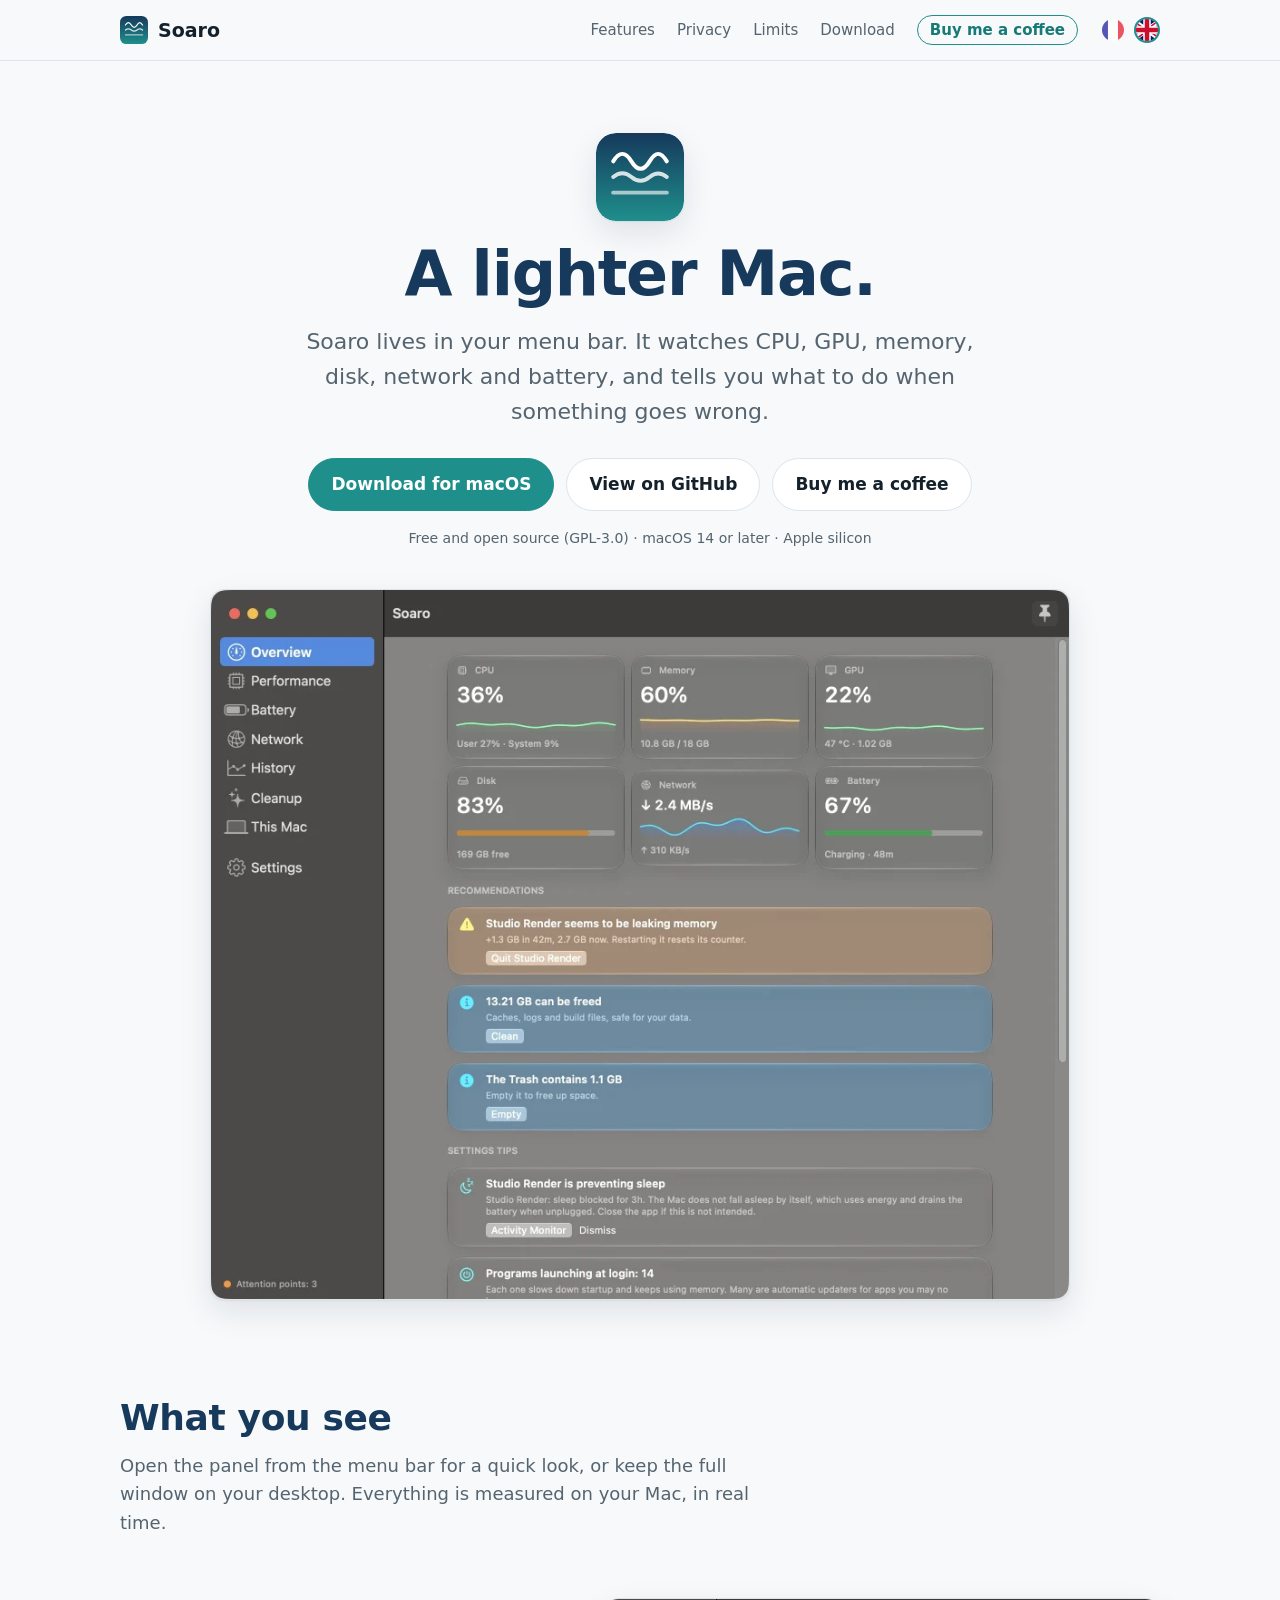
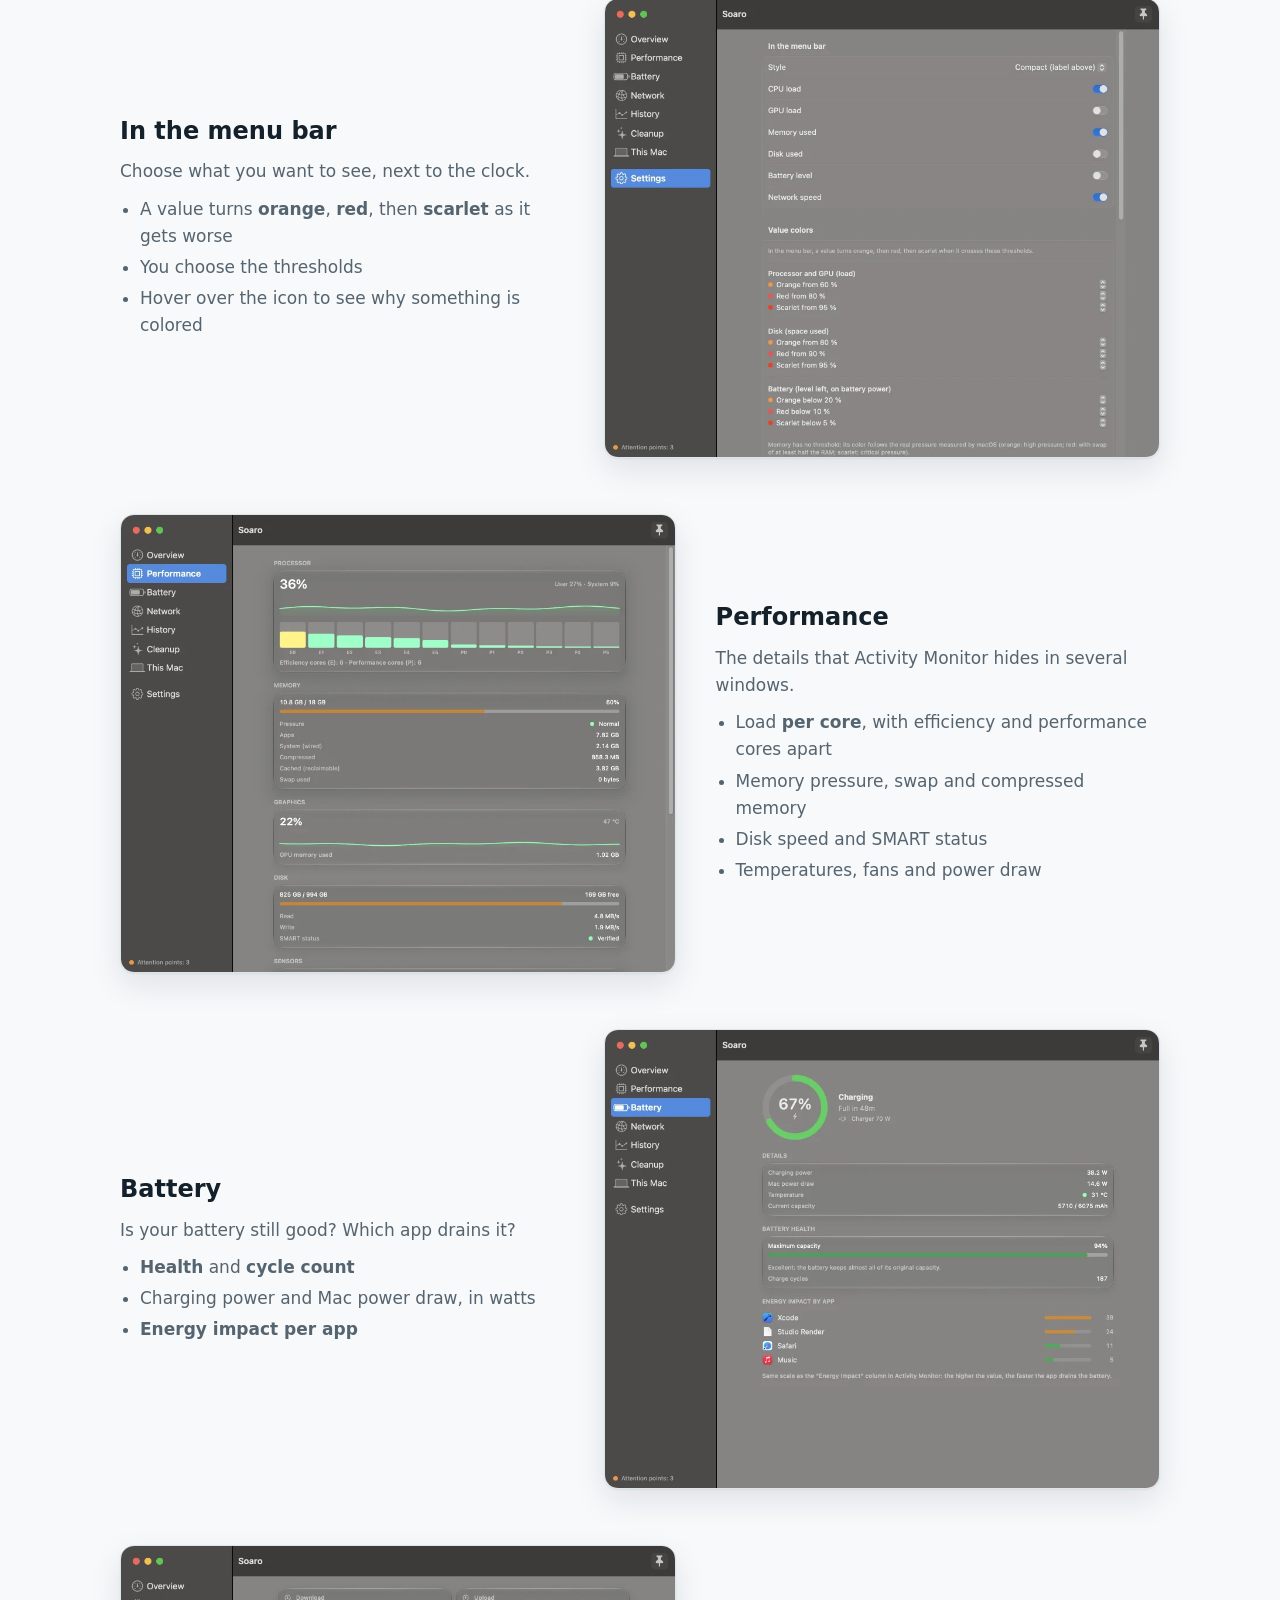
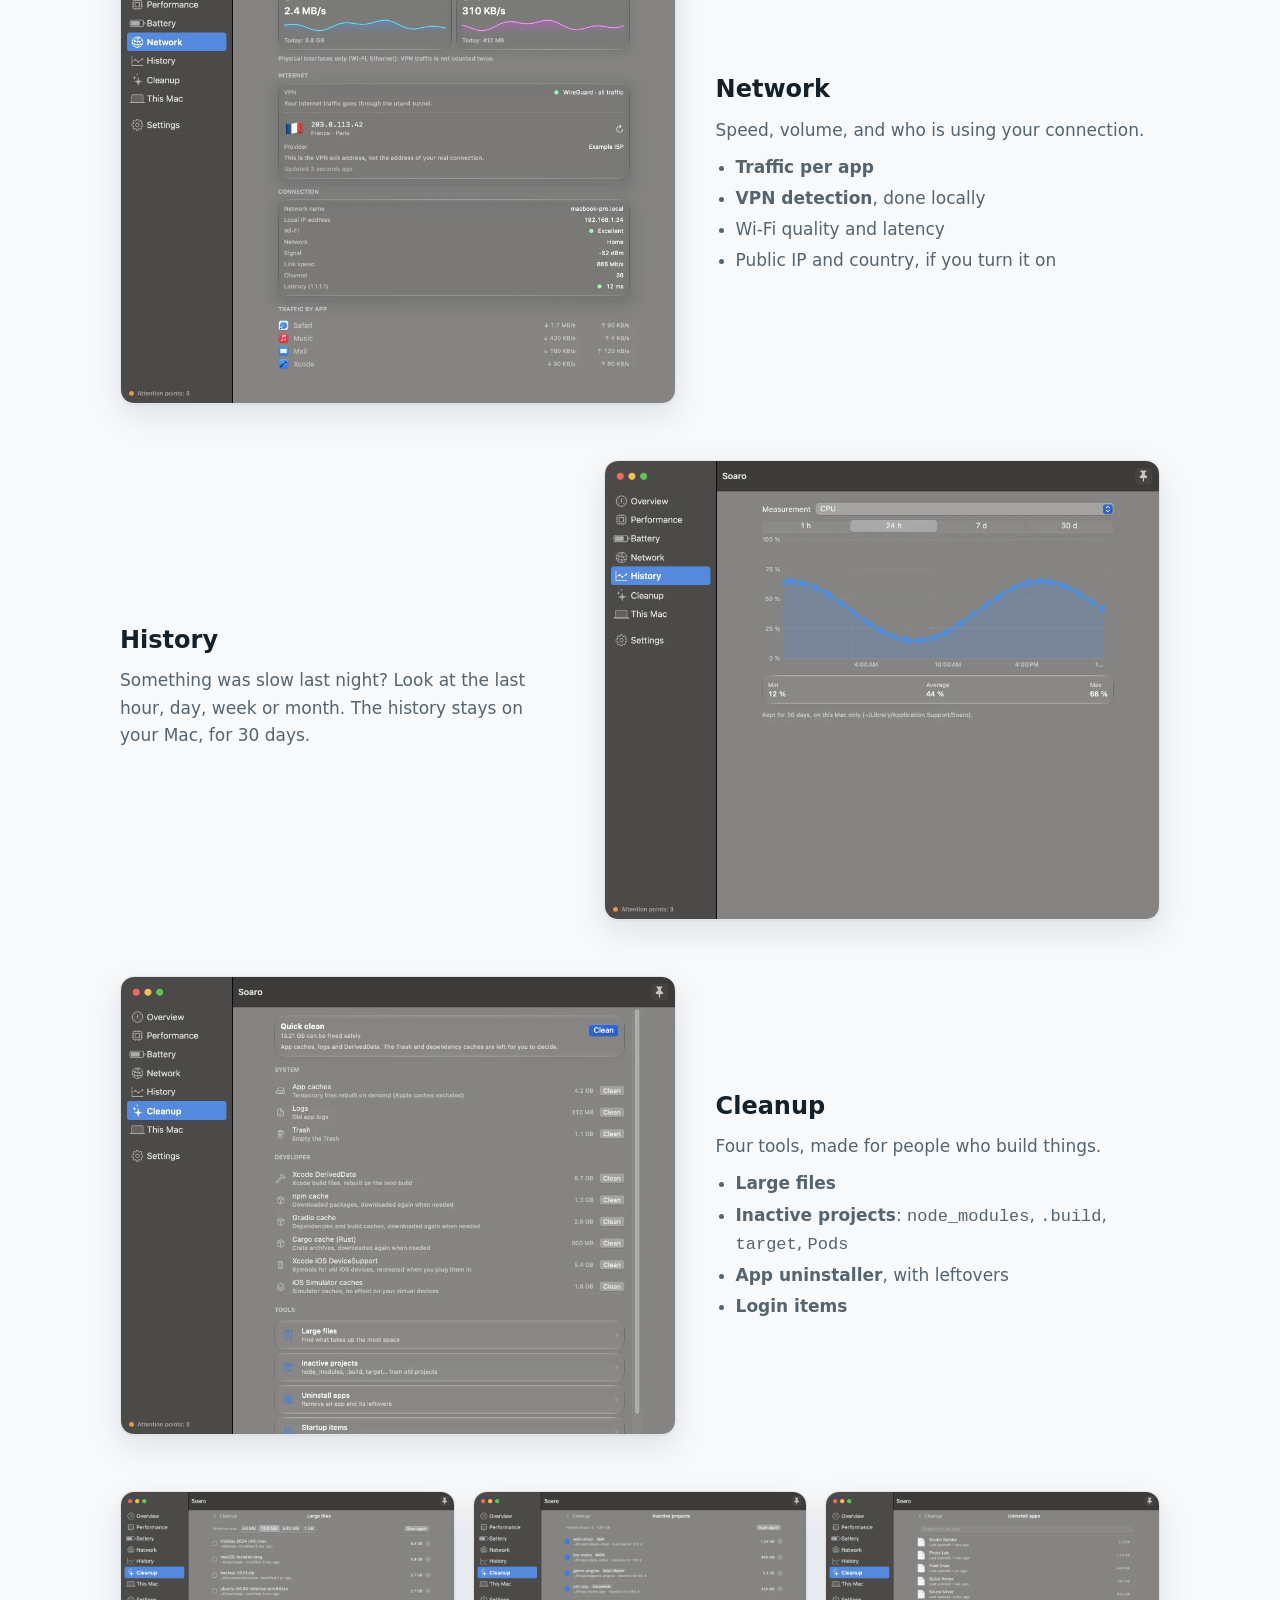
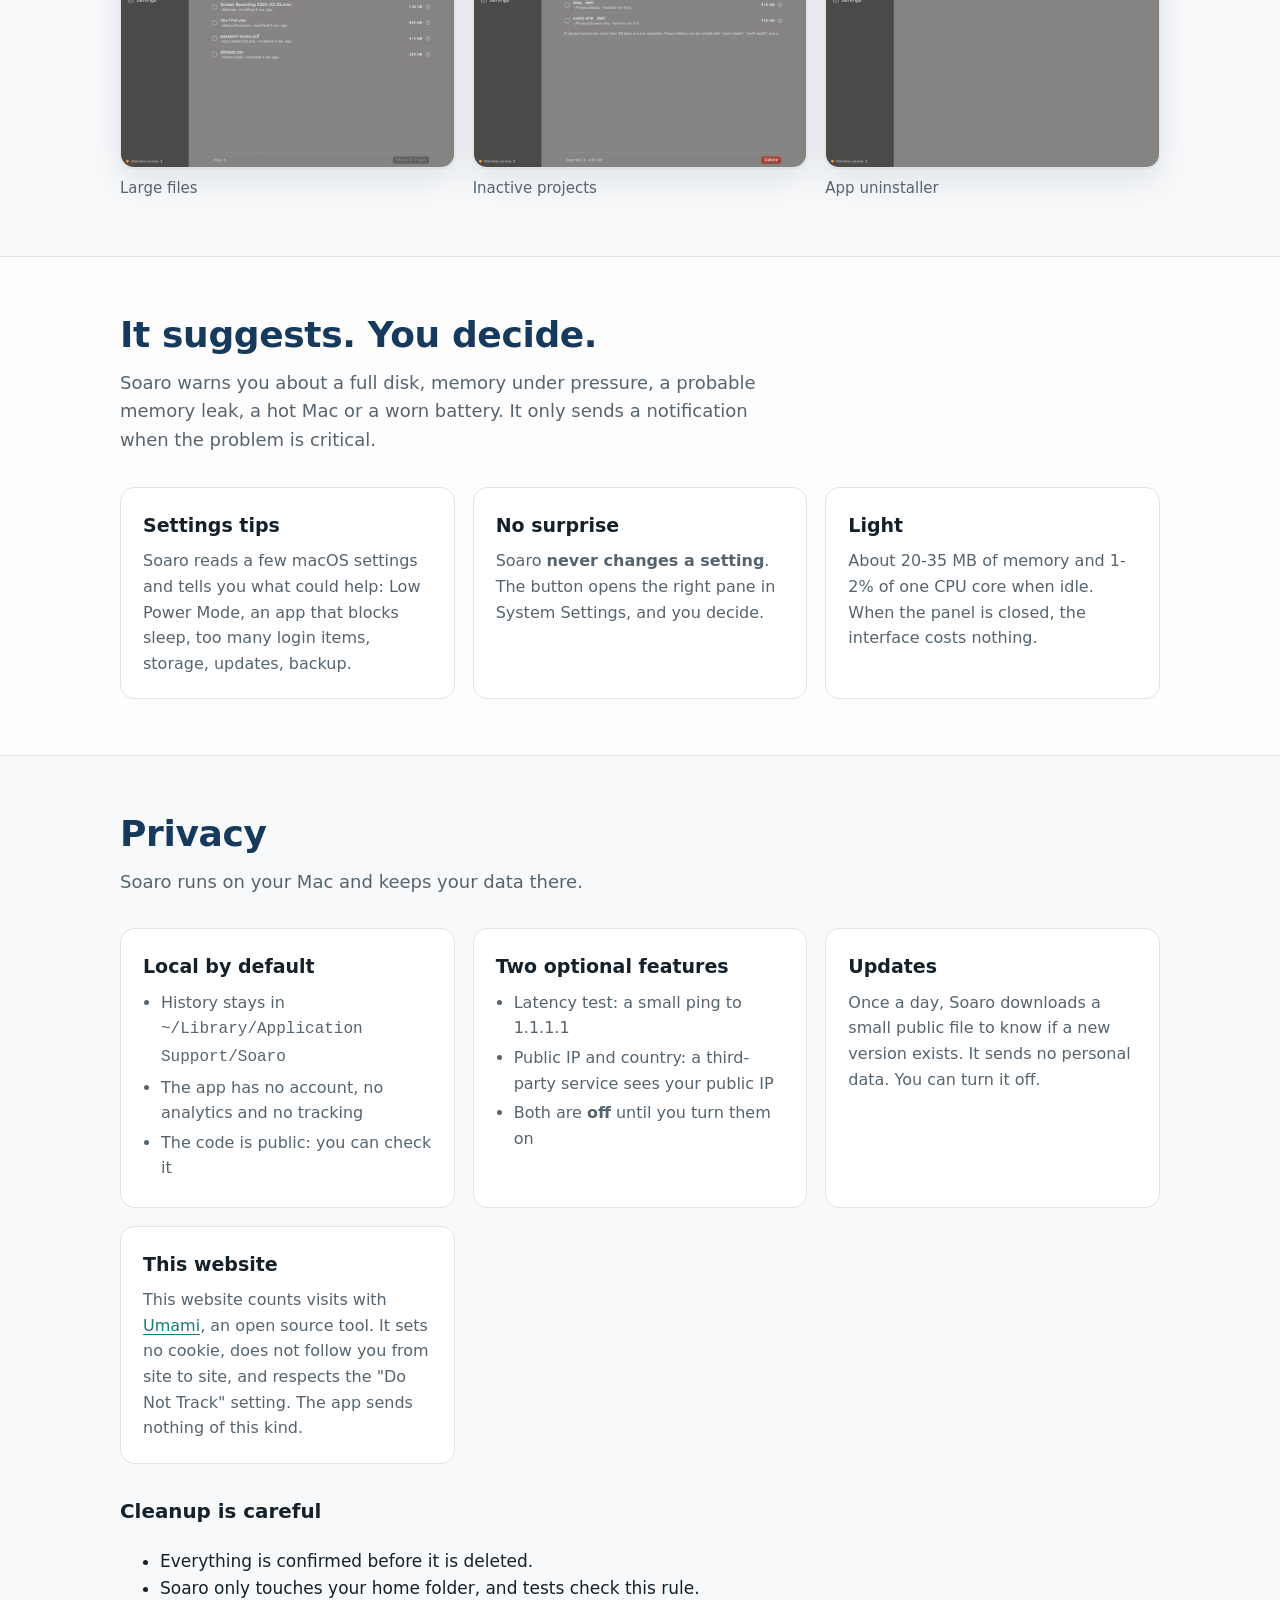
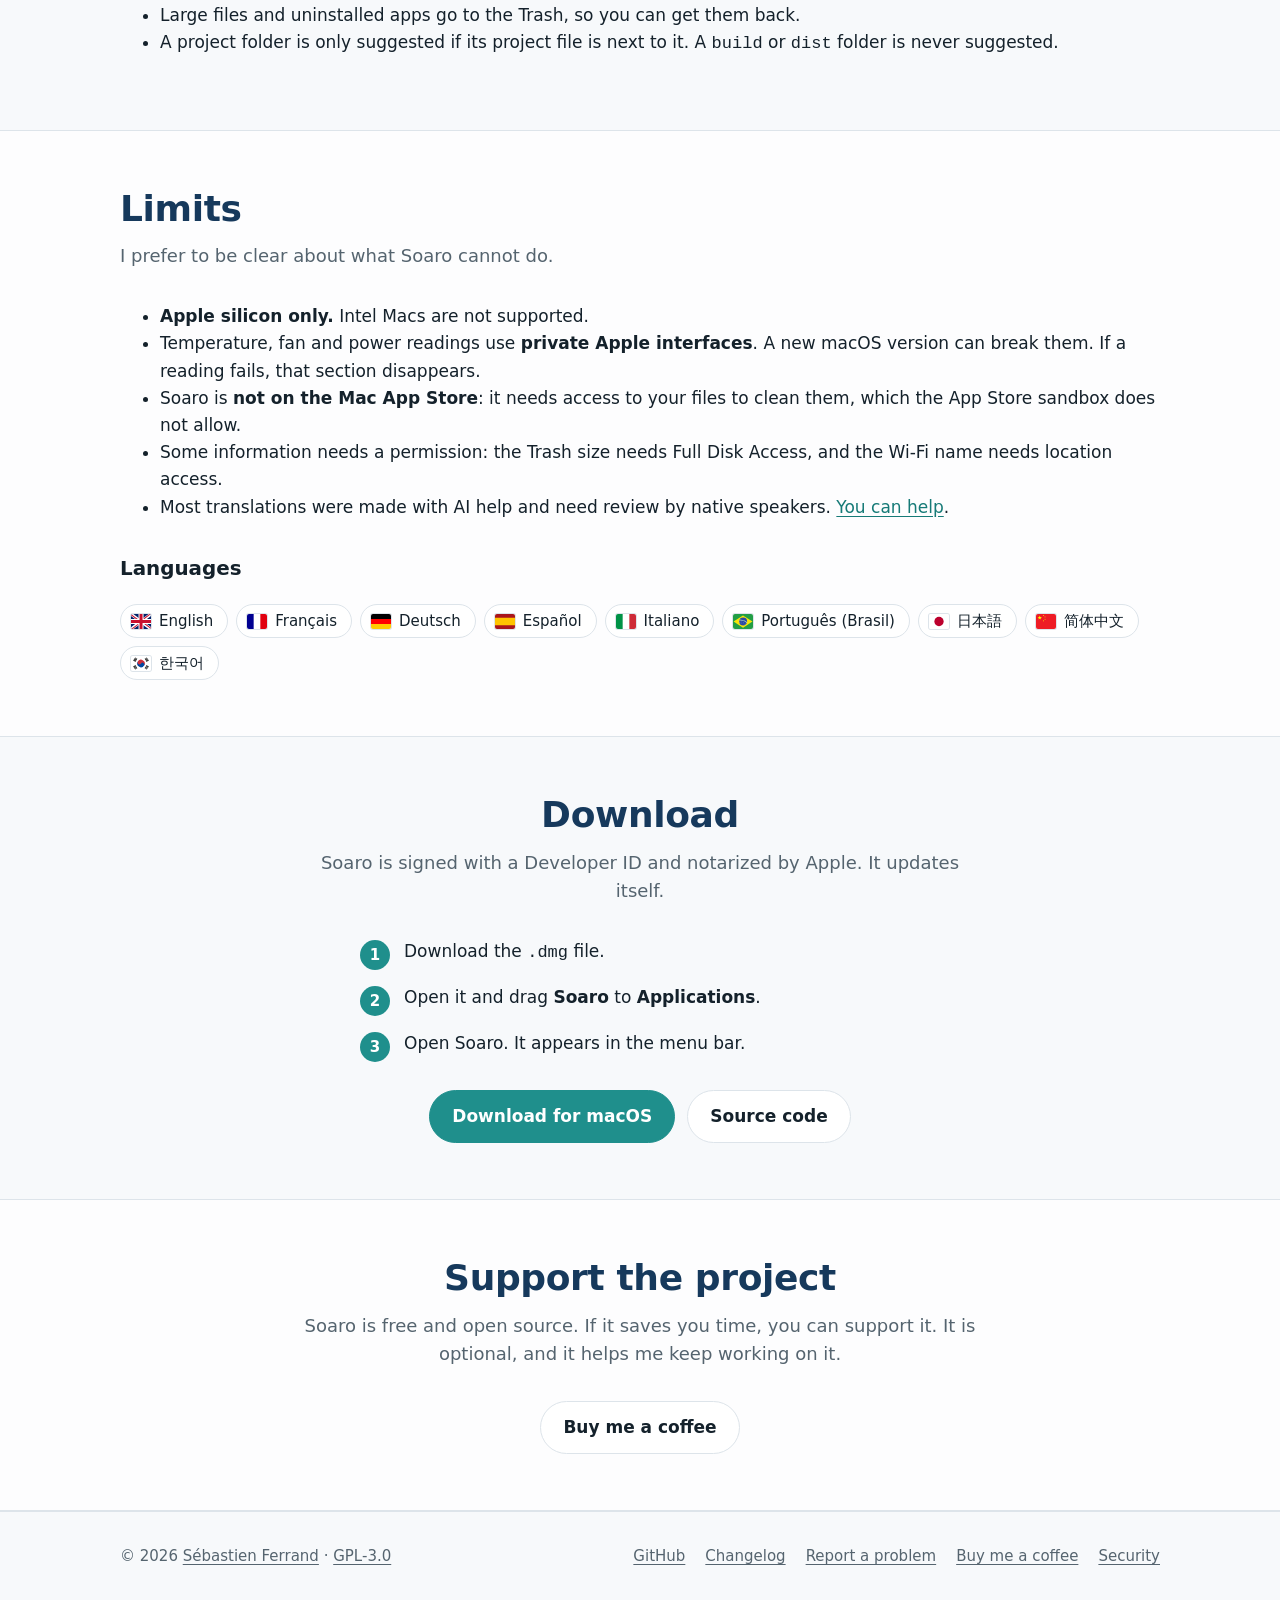
==== site/index.html @ b53bcdc6 "Ajouter le site vitrine (EN/FR) : SEO, drapeaux, vignettes, Umami" ====
<!doctype html>
<html lang="en">
<head>
  <meta charset="utf-8">
  <meta name="viewport" content="width=device-width, initial-scale=1">
  <title>Soaro: menu bar system monitor and cleaner for Mac</title>
  <meta name="description" content="Soaro is a free, open source Mac app. It watches CPU, GPU, memory, disk, network and battery from the menu bar and helps keep your Mac clean. No tracking.">
  <meta name="robots" content="index, follow, max-image-preview:large">
  <meta name="author" content="Sébastien Ferrand">
  <meta name="color-scheme" content="light dark">
  <meta name="theme-color" media="(prefers-color-scheme: light)" content="#f7f9fb">
  <meta name="theme-color" media="(prefers-color-scheme: dark)" content="#0d151c">
  <link rel="canonical" href="https://soaro.app/">
  <link rel="alternate" hreflang="en" href="https://soaro.app/">
  <link rel="alternate" hreflang="fr" href="https://soaro.app/fr/">
  <link rel="alternate" hreflang="x-default" href="https://soaro.app/">

  <link rel="icon" href="favicon.ico" sizes="48x48">
  <link rel="icon" type="image/svg+xml" href="icon.svg">
  <link rel="icon" type="image/png" sizes="32x32" href="favicon-32.png">
  <link rel="apple-touch-icon" href="apple-touch-icon.png">
  <link rel="manifest" href="site.webmanifest">

  <meta property="og:type" content="website">
  <meta property="og:site_name" content="Soaro">
  <meta property="og:title" content="Soaro: a lighter Mac">
  <meta property="og:description" content="A free, open source menu bar app that watches your Mac and helps keep it fast and clean.">
  <meta property="og:url" content="https://soaro.app/">
  <meta property="og:locale" content="en_US">
  <meta property="og:locale:alternate" content="fr_FR">
  <meta property="og:image" content="https://soaro.app/og-en.png">
  <meta property="og:image:type" content="image/png">
  <meta property="og:image:width" content="1200">
  <meta property="og:image:height" content="630">
  <meta property="og:image:alt" content="The Soaro window with gauges for CPU, memory, GPU, disk, network and battery, next to the headline "A lighter Mac."">
  <meta name="twitter:card" content="summary_large_image">
  <meta name="twitter:title" content="Soaro: a lighter Mac">
  <meta name="twitter:description" content="A free, open source menu bar app that watches your Mac and helps keep it fast and clean.">
  <meta name="twitter:image" content="https://soaro.app/og-en.png">
  <meta name="twitter:image:alt" content="The Soaro window with gauges for CPU, memory, GPU, disk, network and battery, next to the headline "A lighter Mac."">

  <link rel="stylesheet" href="style.css">
  <script type="application/ld+json">
{
  "@context": "https://schema.org",
  "@graph": [
    {
      "@type": "WebSite",
      "@id": "https://soaro.app/#website",
      "url": "https://soaro.app/",
      "name": "Soaro",
      "inLanguage": [
        "en",
        "fr"
      ],
      "publisher": {
        "@id": "https://soaro.app/#author"
      }
    },
    {
      "@type": "Person",
      "@id": "https://soaro.app/#author",
      "name": "Sébastien Ferrand",
      "url": "https://sferrand.fr",
      "sameAs": [
        "https://sferrand.fr",
        "https://github.com/sebmafate"
      ]
    },
    {
      "@type": "SoftwareApplication",
      "@id": "https://soaro.app/#app",
      "name": "Soaro",
      "url": "https://soaro.app/",
      "description": "Soaro is a free, open source Mac app. It watches CPU, GPU, memory, disk, network and battery from the menu bar and helps keep your Mac clean. No tracking.",
      "applicationCategory": "UtilitiesApplication",
      "operatingSystem": "macOS 14 or later",
      "softwareRequirements": "Apple silicon Mac",
      "isAccessibleForFree": true,
      "offers": {
        "@type": "Offer",
        "price": "0",
        "priceCurrency": "EUR",
        "url": "https://github.com/sebmafate/soaro/releases/latest"
      },
      "downloadUrl": "https://github.com/sebmafate/soaro/releases/latest",
      "installUrl": "https://github.com/sebmafate/soaro/releases/latest",
      "license": "https://www.gnu.org/licenses/gpl-3.0.html",
      "codeRepository": "https://github.com/sebmafate/soaro",
      "image": "https://soaro.app/icon-512.png",
      "screenshot": [
        "https://soaro.app/og-en.png",
        "https://soaro.app/screenshots/en-performance.webp",
        "https://soaro.app/screenshots/en-battery.webp",
        "https://soaro.app/screenshots/en-network.webp"
      ],
      "featureList": [
        "Real-time CPU, GPU, memory, disk, network and battery monitoring",
        "Load per core, temperatures, fans and power draw",
        "Battery health, cycle count and energy impact per app",
        "VPN detection and network traffic per app",
        "30-day history",
        "Cleanup of caches, large files, inactive dev projects and apps",
        "Recommendations and settings tips, never changing a setting",
        "Nine languages, no tracking"
      ],
      "inLanguage": [
        "en",
        "fr",
        "de",
        "es",
        "it",
        "pt-BR",
        "ja",
        "zh-Hans",
        "ko"
      ],
      "author": {
        "@id": "https://soaro.app/#author"
      },
      "isPartOf": {
        "@id": "https://soaro.app/#website"
      }
    }
  ]
}
  </script>
  <script defer src="https://stats.sferrand.fr/script.js" data-website-id="93d33848-dae3-495a-8455-1bc2f042047a" data-domains="soaro.app" data-do-not-track="true"></script>
</head>
<body>
<a class="skip" href="#main">Skip to content</a>
<header class="site">
  <div class="wrap">
    <a class="brand" href="./"><img src="icon.svg" alt="" width="28" height="28">Soaro</a>
    <nav aria-label="Main">
      <a class="hide-sm" href="#features">Features</a>
      <a class="hide-sm" href="#privacy">Privacy</a>
      <a class="hide-sm" href="#limits">Limits</a>
      <a href="#download">Download</a>
      <a class="coffee hide-sm" href="https://buymeacoffee.com/sebmafate">Buy me a coffee</a>
      <div class="langsel" role="group" aria-label="Language">
        <a href="fr/" hreflang="fr" lang="fr" title="Français"><img src="flags/fr.svg" alt="Français" width="26" height="26"></a>
        <a href="./" hreflang="en" lang="en" aria-current="page" title="English"><img src="flags/gb.svg" alt="English" width="26" height="26"></a>
      </div>
    </nav>
  </div>
</header>

<main id="main">
  <div class="wrap hero">
    <img class="logo" src="icon.svg" alt="Soaro icon" width="88" height="88">
    <h1>A lighter Mac.</h1>
    <p class="lead">Soaro lives in your menu bar. It watches CPU, GPU, memory, disk, network and battery, and tells you what to do when something goes wrong.</p>
    <div class="actions">
      <a class="btn primary" href="https://github.com/sebmafate/soaro/releases/latest">Download for macOS</a>
      <a class="btn" href="https://github.com/sebmafate/soaro">View on GitHub</a>
      <a class="btn" href="https://buymeacoffee.com/sebmafate">Buy me a coffee</a>
    </div>
    <p class="meta">Free and open source (GPL-3.0) · macOS 14 or later · Apple silicon</p>
    <img class="shot" src="screenshots/en-overview-946.webp" srcset="screenshots/en-overview-946.webp 946w, screenshots/en-overview.webp 1892w" sizes="(min-width: 900px) 860px, calc(100vw - 40px)" decoding="async" width="946" height="782" alt="The Soaro window, showing six gauges for CPU, memory, GPU, disk, network and battery, followed by recommendations" fetchpriority="high">
  </div>

  <section id="features">
    <div class="wrap">
      <h2>What you see</h2>
      <p class="intro">Open the panel from the menu bar for a quick look, or keep the full window on your desktop. Everything is measured on your Mac, in real time.</p>

      <div class="feature">
        <div class="text">
          <h3>In the menu bar</h3>
          <p>Choose what you want to see, next to the clock.</p>
          <ul>
            <li>A value turns <strong>orange</strong>, <strong>red</strong>, then <strong>scarlet</strong> as it gets worse</li>
            <li>You choose the thresholds</li>
            <li>Hover over the icon to see why something is colored</li>
          </ul>
        </div>
        <img class="shot" src="screenshots/en-settings-946.webp" srcset="screenshots/en-settings-946.webp 946w, screenshots/en-settings.webp 1892w" sizes="(min-width: 820px) 580px, calc(100vw - 40px)" decoding="async" width="946" height="782" loading="lazy" alt="Settings with the choice of values shown in the menu bar and the color thresholds">
      </div>

      <div class="feature">
        <div class="text">
          <h3>Performance</h3>
          <p>The details that Activity Monitor hides in several windows.</p>
          <ul>
            <li>Load <strong>per core</strong>, with efficiency and performance cores apart</li>
            <li>Memory pressure, swap and compressed memory</li>
            <li>Disk speed and SMART status</li>
            <li>Temperatures, fans and power draw</li>
          </ul>
        </div>
        <img class="shot" src="screenshots/en-performance-946.webp" srcset="screenshots/en-performance-946.webp 946w, screenshots/en-performance.webp 1892w" sizes="(min-width: 820px) 580px, calc(100vw - 40px)" decoding="async" width="946" height="782" loading="lazy" alt="Performance tab with one bar per CPU core and memory details">
      </div>

      <div class="feature">
        <div class="text">
          <h3>Battery</h3>
          <p>Is your battery still good? Which app drains it?</p>
          <ul>
            <li><strong>Health</strong> and <strong>cycle count</strong></li>
            <li>Charging power and Mac power draw, in watts</li>
            <li><strong>Energy impact per app</strong></li>
          </ul>
        </div>
        <img class="shot" src="screenshots/en-battery-946.webp" srcset="screenshots/en-battery-946.webp 946w, screenshots/en-battery.webp 1892w" sizes="(min-width: 820px) 580px, calc(100vw - 40px)" decoding="async" width="946" height="782" loading="lazy" alt="Battery tab with charge level, health and energy impact by app">
      </div>

      <div class="feature">
        <div class="text">
          <h3>Network</h3>
          <p>Speed, volume, and who is using your connection.</p>
          <ul>
            <li><strong>Traffic per app</strong></li>
            <li><strong>VPN detection</strong>, done locally</li>
            <li>Wi-Fi quality and latency</li>
            <li>Public IP and country, if you turn it on</li>
          </ul>
        </div>
        <img class="shot" src="screenshots/en-network-946.webp" srcset="screenshots/en-network-946.webp 946w, screenshots/en-network.webp 1892w" sizes="(min-width: 820px) 580px, calc(100vw - 40px)" decoding="async" width="946" height="782" loading="lazy" alt="Network tab with download and upload speed, VPN status and traffic per app">
      </div>

      <div class="feature">
        <div class="text">
          <h3>History</h3>
          <p>Something was slow last night? Look at the last hour, day, week or month. The history stays on your Mac, for 30 days.</p>
        </div>
        <img class="shot" src="screenshots/en-history-946.webp" srcset="screenshots/en-history-946.webp 946w, screenshots/en-history.webp 1892w" sizes="(min-width: 820px) 580px, calc(100vw - 40px)" decoding="async" width="946" height="782" loading="lazy" alt="History tab with a CPU chart over 24 hours">
      </div>

      <div class="feature">
        <div class="text">
          <h3>Cleanup</h3>
          <p>Four tools, made for people who build things.</p>
          <ul>
            <li><strong>Large files</strong></li>
            <li><strong>Inactive projects</strong>: <code>node_modules</code>, <code>.build</code>, <code>target</code>, <code>Pods</code></li>
            <li><strong>App uninstaller</strong>, with leftovers</li>
            <li><strong>Login items</strong></li>
          </ul>
        </div>
        <img class="shot" src="screenshots/en-cleanup-946.webp" srcset="screenshots/en-cleanup-946.webp 946w, screenshots/en-cleanup.webp 1892w" sizes="(min-width: 820px) 580px, calc(100vw - 40px)" decoding="async" width="946" height="782" loading="lazy" alt="Cleanup tab with caches and the four cleanup tools">
      </div>

      <div class="tools">
        <figure><img class="shot" src="screenshots/en-cleanup-largeFiles-946.webp" srcset="screenshots/en-cleanup-largeFiles-946.webp 946w, screenshots/en-cleanup-largeFiles.webp 1892w" sizes="(min-width: 820px) 330px, calc(100vw - 40px)" decoding="async" width="946" height="782" loading="lazy" alt="Large files tool"><figcaption>Large files</figcaption></figure>
        <figure><img class="shot" src="screenshots/en-cleanup-devProjects-946.webp" srcset="screenshots/en-cleanup-devProjects-946.webp 946w, screenshots/en-cleanup-devProjects.webp 1892w" sizes="(min-width: 820px) 330px, calc(100vw - 40px)" decoding="async" width="946" height="782" loading="lazy" alt="Inactive projects tool"><figcaption>Inactive projects</figcaption></figure>
        <figure><img class="shot" src="screenshots/en-cleanup-uninstaller-946.webp" srcset="screenshots/en-cleanup-uninstaller-946.webp 946w, screenshots/en-cleanup-uninstaller.webp 1892w" sizes="(min-width: 820px) 330px, calc(100vw - 40px)" decoding="async" width="946" height="782" loading="lazy" alt="App uninstaller"><figcaption>App uninstaller</figcaption></figure>
      </div>
    </div>
  </section>

  <section class="alt">
    <div class="wrap">
      <h2>It suggests. You decide.</h2>
      <p class="intro">Soaro warns you about a full disk, memory under pressure, a probable memory leak, a hot Mac or a worn battery. It only sends a notification when the problem is critical.</p>
      <div class="cards">
        <div class="card">
          <h3>Settings tips</h3>
          <p>Soaro reads a few macOS settings and tells you what could help: Low Power Mode, an app that blocks sleep, too many login items, storage, updates, backup.</p>
        </div>
        <div class="card">
          <h3>No surprise</h3>
          <p>Soaro <strong>never changes a setting</strong>. The button opens the right pane in System Settings, and you decide.</p>
        </div>
        <div class="card">
          <h3>Light</h3>
          <p>About 20-35 MB of memory and 1-2% of one CPU core when idle. When the panel is closed, the interface costs nothing.</p>
        </div>
      </div>
    </div>
  </section>

  <section id="privacy">
    <div class="wrap">
      <h2>Privacy</h2>
      <p class="intro">Soaro runs on your Mac and keeps your data there.</p>
      <div class="cards">
        <div class="card">
          <h3>Local by default</h3>
          <ul>
            <li>History stays in <code>~/Library/Application Support/Soaro</code></li>
            <li>The app has no account, no analytics and no tracking</li>
            <li>The code is public: you can check it</li>
          </ul>
        </div>
        <div class="card">
          <h3>Two optional features</h3>
          <ul>
            <li>Latency test: a small ping to 1.1.1.1</li>
            <li>Public IP and country: a third-party service sees your public IP</li>
            <li>Both are <strong>off</strong> until you turn them on</li>
          </ul>
        </div>
        <div class="card">
          <h3>Updates</h3>
          <p>Once a day, Soaro downloads a small public file to know if a new version exists. It sends no personal data. You can turn it off.</p>
        </div>
        <div class="card">
          <h3>This website</h3>
          <p>This website counts visits with <a href="https://umami.is">Umami</a>, an open source tool. It sets no cookie, does not follow you from site to site, and respects the "Do Not Track" setting. The app sends nothing of this kind.</p>
        </div>
      </div>
      <h3 class="mt">Cleanup is careful</h3>
      <ul>
        <li>Everything is confirmed before it is deleted.</li>
        <li>Soaro only touches your home folder, and tests check this rule.</li>
        <li>Large files and uninstalled apps go to the Trash, so you can get them back.</li>
        <li>A project folder is only suggested if its project file is next to it. A <code>build</code> or <code>dist</code> folder is never suggested.</li>
      </ul>
    </div>
  </section>

  <section id="limits" class="alt">
    <div class="wrap">
      <h2>Limits</h2>
      <p class="intro">I prefer to be clear about what Soaro cannot do.</p>
      <ul>
        <li><strong>Apple silicon only.</strong> Intel Macs are not supported.</li>
        <li>Temperature, fan and power readings use <strong>private Apple interfaces</strong>. A new macOS version can break them. If a reading fails, that section disappears.</li>
        <li>Soaro is <strong>not on the Mac App Store</strong>: it needs access to your files to clean them, which the App Store sandbox does not allow.</li>
        <li>Some information needs a permission: the Trash size needs Full Disk Access, and the Wi-Fi name needs location access.</li>
        <li>Most translations were made with AI help and need review by native speakers. <a href="https://github.com/sebmafate/soaro/blob/main/CONTRIBUTING.md#translations">You can help</a>.</li>
      </ul>
      <h3 class="mt">Languages</h3>
      <ul class="langs">
        <li><img class="flag" src="flags/gb.svg" alt="" width="20" height="15" loading="lazy">English</li>
        <li><img class="flag" src="flags/fr.svg" alt="" width="20" height="15" loading="lazy">Français</li>
        <li><img class="flag" src="flags/de.svg" alt="" width="20" height="15" loading="lazy">Deutsch</li>
        <li><img class="flag" src="flags/es.svg" alt="" width="20" height="15" loading="lazy">Español</li>
        <li><img class="flag" src="flags/it.svg" alt="" width="20" height="15" loading="lazy">Italiano</li>
        <li><img class="flag" src="flags/br.svg" alt="" width="20" height="15" loading="lazy">Português (Brasil)</li>
        <li><img class="flag" src="flags/jp.svg" alt="" width="20" height="15" loading="lazy">日本語</li>
        <li><img class="flag" src="flags/cn.svg" alt="" width="20" height="15" loading="lazy">简体中文</li>
        <li><img class="flag" src="flags/kr.svg" alt="" width="20" height="15" loading="lazy">한국어</li>
      </ul>
    </div>
  </section>

  <section id="download" class="download">
    <div class="wrap">
      <h2>Download</h2>
      <p class="intro center-intro">Soaro is signed with a Developer ID and notarized by Apple. It updates itself.</p>
      <div class="narrow">
        <ol class="steps">
          <li><span>Download the <code>.dmg</code> file.</span></li>
          <li><span>Open it and drag <strong>Soaro</strong> to <strong>Applications</strong>.</span></li>
          <li><span>Open Soaro. It appears in the menu bar.</span></li>
        </ol>
      </div>
      <div class="actions">
        <a class="btn primary" href="https://github.com/sebmafate/soaro/releases/latest">Download for macOS</a>
        <a class="btn" href="https://github.com/sebmafate/soaro">Source code</a>
      </div>
    </div>
  </section>

  <section class="alt">
    <div class="wrap centered">
      <h2>Support the project</h2>
      <p class="intro center-intro">Soaro is free and open source. If it saves you time, you can support it. It is optional, and it helps me keep working on it.</p>
      <a class="btn" href="https://buymeacoffee.com/sebmafate">Buy me a coffee</a>
    </div>
  </section>
</main>

<footer class="site">
  <div class="wrap">
    <span>© 2026 <a href="https://sferrand.fr" rel="author">Sébastien Ferrand</a> · <a href="https://github.com/sebmafate/soaro/blob/main/LICENSE">GPL-3.0</a></span>
    <nav aria-label="Footer">
      <a href="https://github.com/sebmafate/soaro">GitHub</a>
      <a href="https://github.com/sebmafate/soaro/blob/main/CHANGELOG.md">Changelog</a>
      <a href="https://github.com/sebmafate/soaro/issues">Report a problem</a>
      <a href="https://buymeacoffee.com/sebmafate">Buy me a coffee</a>
      <a href="https://github.com/sebmafate/soaro/blob/main/SECURITY.md">Security</a>
    </nav>
  </div>
</footer>
</body>
</html>
---- site/style.css ----
/* Soaro website. No framework, no script, no external font or request. */
:root {
  --bg: #f7f9fb;
  --surface: #ffffff;
  --text: #14212b;
  --muted: #55646f;
  --line: #dde4ea;
  --brand: #16395c;
  --accent: #1f8f8c;
  --accent-strong: #167a77;
  --on-accent: #ffffff;
  --shadow: 0 1px 2px rgba(20, 33, 43, .06), 0 12px 32px rgba(20, 33, 43, .10);
  --radius: 14px;
  --maxw: 1080px;
}
@media (prefers-color-scheme: dark) {
  :root:not([data-theme="light"]) {
    --bg: #0d151c;
    --surface: #131f29;
    --text: #e8eef2;
    --muted: #9bacb8;
    --line: #223441;
    --brand: #8cc4ee;
    --accent: #3fb7b3;
    --accent-strong: #5cc9c5;
    --on-accent: #06201f;
    --shadow: 0 1px 2px rgba(0, 0, 0, .4), 0 12px 32px rgba(0, 0, 0, .45);
  }
}
* { box-sizing: border-box; }
html { scroll-behavior: smooth; }
body {
  margin: 0;
  background: var(--bg);
  color: var(--text);
  font: 17px/1.6 -apple-system, BlinkMacSystemFont, "SF Pro Text", "Segoe UI", system-ui, sans-serif;
  -webkit-font-smoothing: antialiased;
}
a { color: var(--accent-strong); text-underline-offset: 3px; }
a:hover { text-decoration-thickness: 2px; }
img { max-width: 100%; height: auto; display: block; }
.wrap { max-width: var(--maxw); margin: 0 auto; padding: 0 20px; }

.skip { position: absolute; left: -9999px; top: 8px; z-index: 20; background: var(--accent); color: var(--on-accent); padding: 8px 14px; border-radius: 8px; }
.skip:focus { left: 8px; }

/* Header */
header.site { position: sticky; top: 0; z-index: 10; background: color-mix(in srgb, var(--bg) 88%, transparent);
  backdrop-filter: saturate(180%) blur(14px); -webkit-backdrop-filter: saturate(180%) blur(14px); border-bottom: 1px solid var(--line); }
header.site .wrap { display: flex; align-items: center; gap: 20px; height: 60px; }
.brand { display: flex; align-items: center; gap: 10px; font-weight: 700; font-size: 19px; color: var(--text); text-decoration: none; }
.brand img { width: 28px; height: 28px; }
header.site nav { margin-left: auto; display: flex; align-items: center; gap: 22px; font-size: 15px; }
header.site nav a { color: var(--muted); text-decoration: none; }
header.site nav a:hover { color: var(--text); }
.coffee { border: 1px solid var(--accent); border-radius: 999px; padding: 2px 12px; color: var(--accent-strong) !important; font-weight: 600; }
.coffee:hover { background: var(--accent); color: var(--on-accent) !important; }
.langsel { display: flex; align-items: center; gap: 8px; }
.langsel a { display: block; line-height: 0; border-radius: 50%; }
.langsel img { width: 26px; height: 26px; border-radius: 50%; object-fit: cover; border: 2px solid transparent; opacity: .65; transition: opacity .15s; }
.langsel a:hover img, .langsel a:focus-visible img { opacity: 1; }
.langsel a[aria-current] img { opacity: 1; border-color: var(--accent); }
@media (max-width: 720px) { header.site nav a.hide-sm { display: none; } header.site nav { gap: 14px; } }

/* Buttons */
.btn { display: inline-flex; align-items: center; gap: 8px; padding: 12px 22px; border-radius: 999px; font-weight: 600; text-decoration: none;
  border: 1px solid var(--line); color: var(--text); background: var(--surface); }
.btn:hover { border-color: var(--accent); }
.btn.primary { background: var(--accent); border-color: var(--accent); color: var(--on-accent); }
.btn.primary:hover { background: var(--accent-strong); border-color: var(--accent-strong); }
.btn:focus-visible, a:focus-visible { outline: 3px solid var(--accent); outline-offset: 3px; }

/* Hero */
.hero { text-align: center; padding: 72px 0 40px; }
.hero img.logo { width: 88px; height: 88px; margin: 0 auto 20px; border-radius: 20px; box-shadow: var(--shadow); }
.hero h1 { font-size: clamp(38px, 6vw, 62px); line-height: 1.08; margin: 0 0 16px; letter-spacing: -0.02em; color: var(--brand); }
.hero p.lead { font-size: clamp(18px, 2.2vw, 22px); color: var(--muted); max-width: 680px; margin: 0 auto 28px; }
.hero .actions { display: flex; gap: 12px; justify-content: center; flex-wrap: wrap; }
.hero .meta { margin-top: 16px; font-size: 14px; color: var(--muted); }
.shot { border-radius: var(--radius); box-shadow: var(--shadow); border: 1px solid var(--line); background: var(--surface); }
.hero .shot { margin: 40px auto 0; max-width: 860px; width: 100%; }

/* Sections */
section { padding: 56px 0; }
section h2 { font-size: clamp(26px, 3.6vw, 36px); line-height: 1.2; margin: 0 0 12px; letter-spacing: -0.01em; color: var(--brand); }
section .intro { color: var(--muted); max-width: 680px; margin: 0 0 32px; font-size: 18px; }
.alt { background: color-mix(in srgb, var(--surface) 70%, var(--bg)); border-block: 1px solid var(--line); }

.feature { display: grid; grid-template-columns: 1fr 1.25fr; gap: 40px; align-items: center; padding: 28px 0; }
.feature:nth-child(even) { grid-template-columns: 1.25fr 1fr; }
.feature:nth-child(even) .text { order: 2; }
.feature h3 { margin: 0 0 8px; font-size: 24px; color: var(--text); }
.feature p { margin: 0 0 10px; color: var(--muted); }
.feature ul { margin: 0; padding-left: 20px; color: var(--muted); }
.feature li { margin: 4px 0; }
@media (max-width: 820px) {
  .feature, .feature:nth-child(even) { grid-template-columns: 1fr; gap: 20px; }
  .feature:nth-child(even) .text { order: 0; }
}

.cards { display: grid; grid-template-columns: repeat(auto-fit, minmax(260px, 1fr)); gap: 18px; }
.card { background: var(--surface); border: 1px solid var(--line); border-radius: var(--radius); padding: 22px; }
.card h3 { margin: 0 0 8px; font-size: 19px; }
.card p, .card ul { margin: 0; color: var(--muted); font-size: 16px; }
.card ul { padding-left: 18px; }
.card li { margin: 4px 0; }

.tools { display: grid; grid-template-columns: repeat(auto-fit, minmax(230px, 1fr)); gap: 18px; margin-top: 28px; }
.tools figure { margin: 0; }
.tools figcaption { font-size: 15px; color: var(--muted); margin-top: 8px; }

.steps { counter-reset: step; list-style: none; padding: 0; margin: 0 0 28px; display: grid; gap: 14px; }
.steps li { counter-increment: step; display: flex; gap: 14px; align-items: flex-start; }
.steps li::before { content: counter(step); flex: none; width: 30px; height: 30px; border-radius: 50%; background: var(--accent); color: var(--on-accent);
  font-weight: 700; display: grid; place-items: center; font-size: 15px; margin-top: 2px; }

.langs { display: flex; flex-wrap: wrap; gap: 8px; margin: 0; padding: 0; list-style: none; }
.langs li { display: inline-flex; align-items: center; gap: 8px; border: 1px solid var(--line); border-radius: 999px; padding: 4px 14px 4px 10px; background: var(--surface); font-size: 15px; }
.langs img.flag { width: 20px; height: 15px; border-radius: 2px; box-shadow: 0 0 0 1px var(--line); }

.download { text-align: center; }
.download .actions { display: flex; gap: 12px; justify-content: center; flex-wrap: wrap; margin-top: 8px; }

footer.site { border-top: 1px solid var(--line); padding: 32px 0 48px; color: var(--muted); font-size: 15px; }
footer.site .wrap { display: flex; flex-wrap: wrap; gap: 12px 28px; justify-content: space-between; }
footer.site nav { display: flex; gap: 20px; flex-wrap: wrap; }
footer.site a { color: var(--muted); }

.mt { margin-top: 32px; }
.centered { text-align: center; }
.center-intro { margin-inline: auto !important; }
.narrow { max-width: 560px; margin: 0 auto 24px; text-align: left; }

@media (prefers-reduced-motion: reduce) { html { scroll-behavior: auto; } }
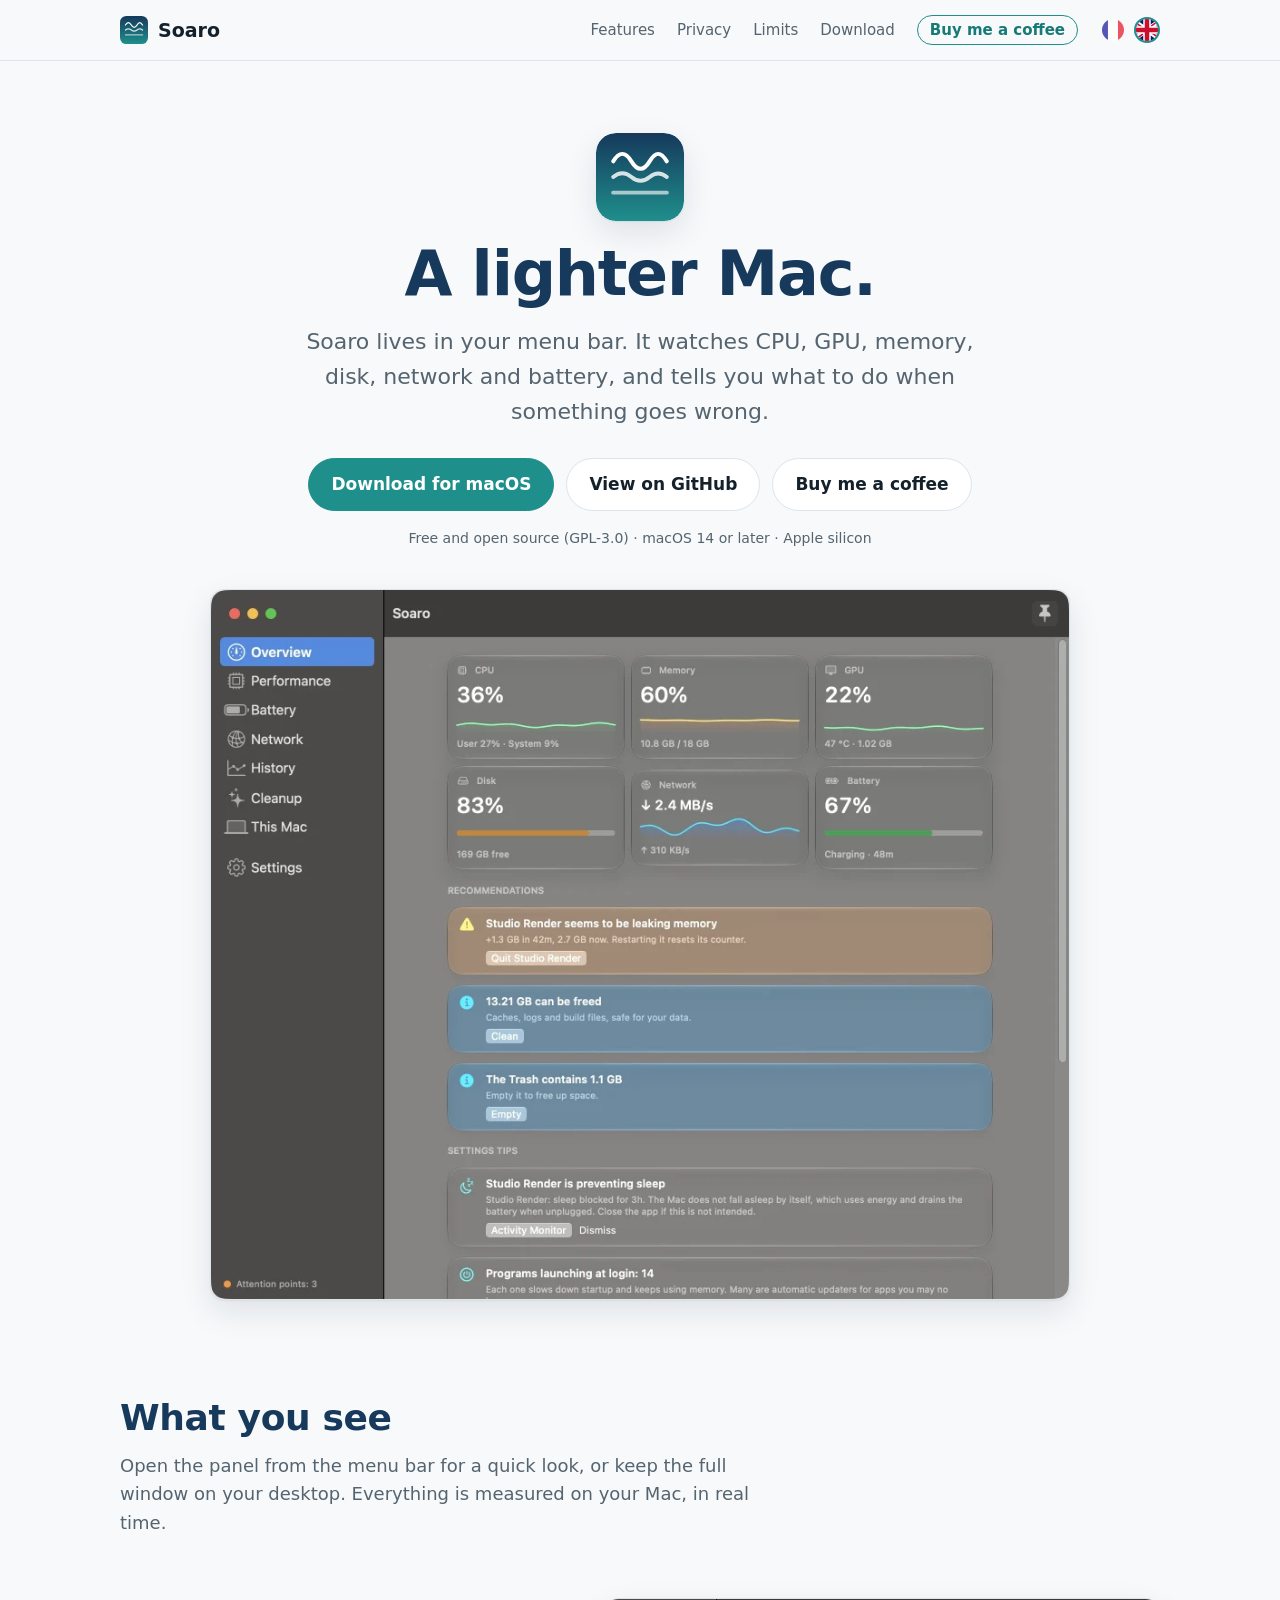
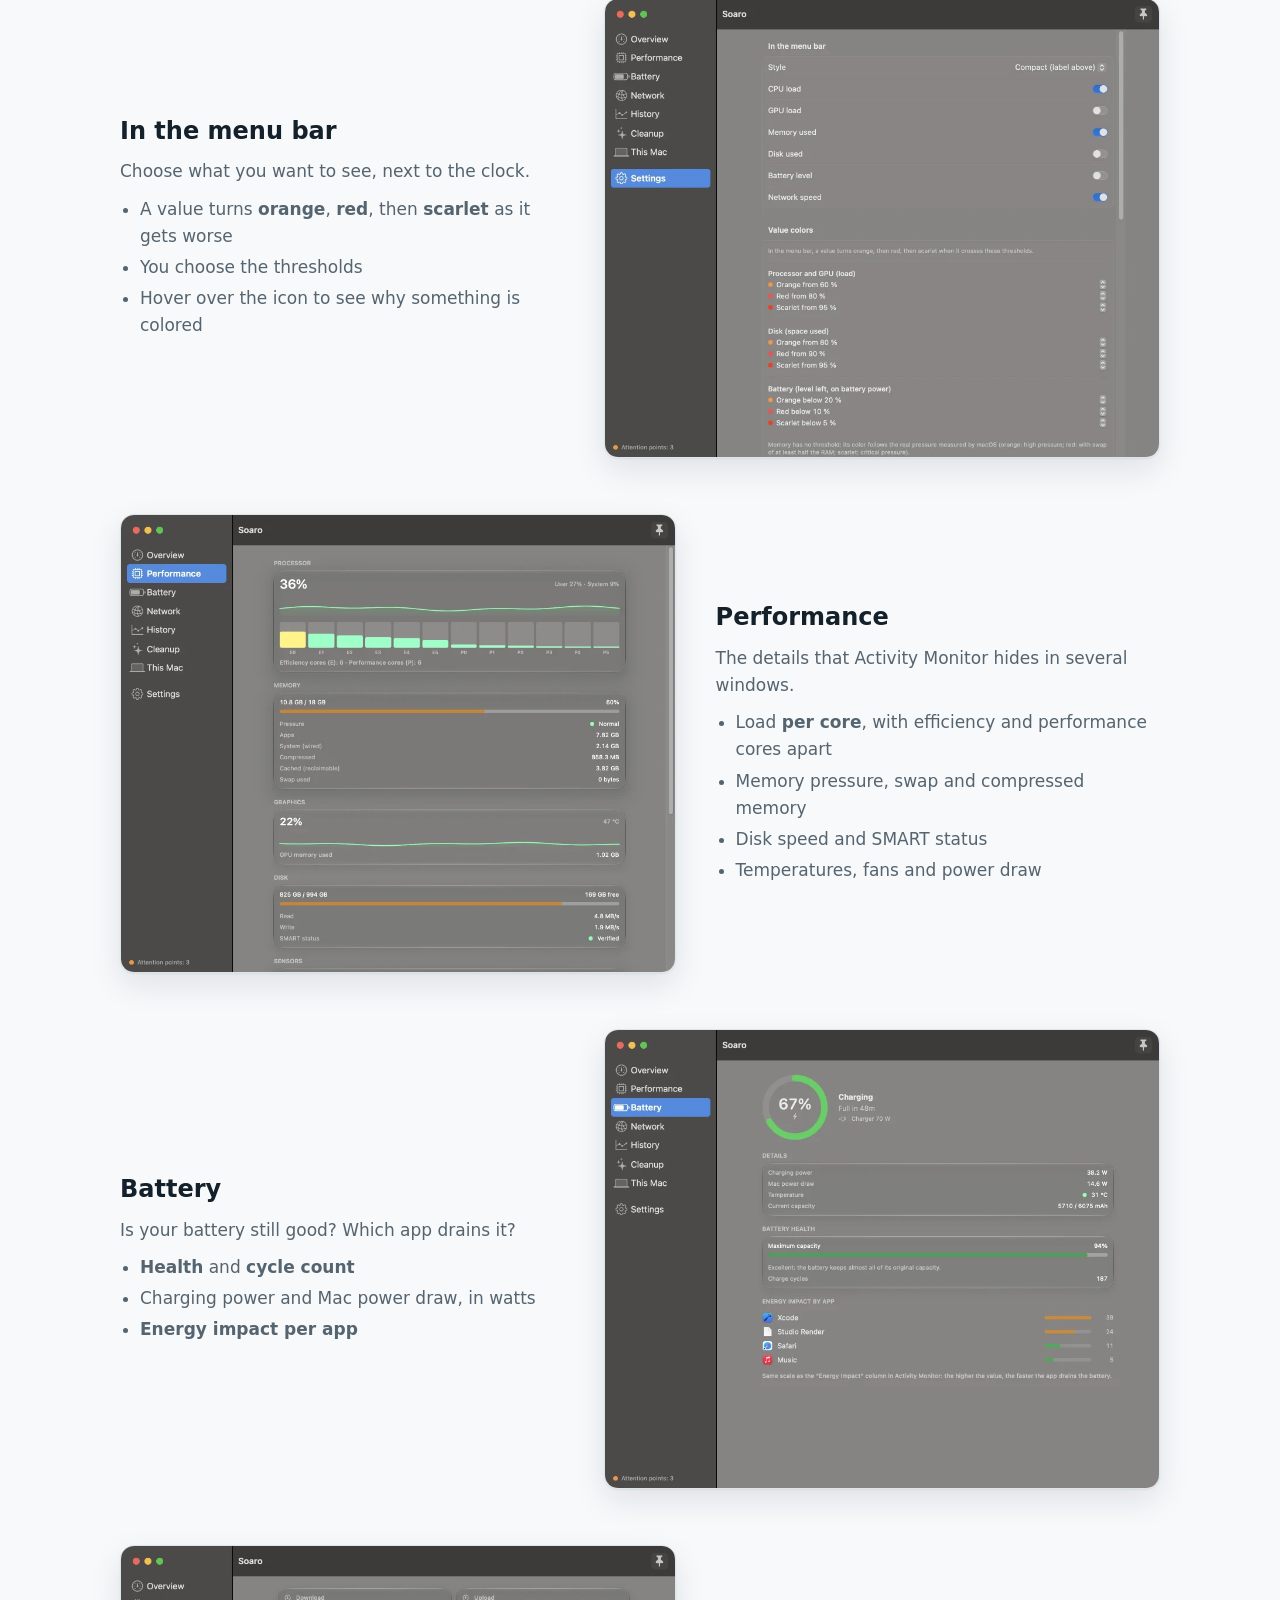
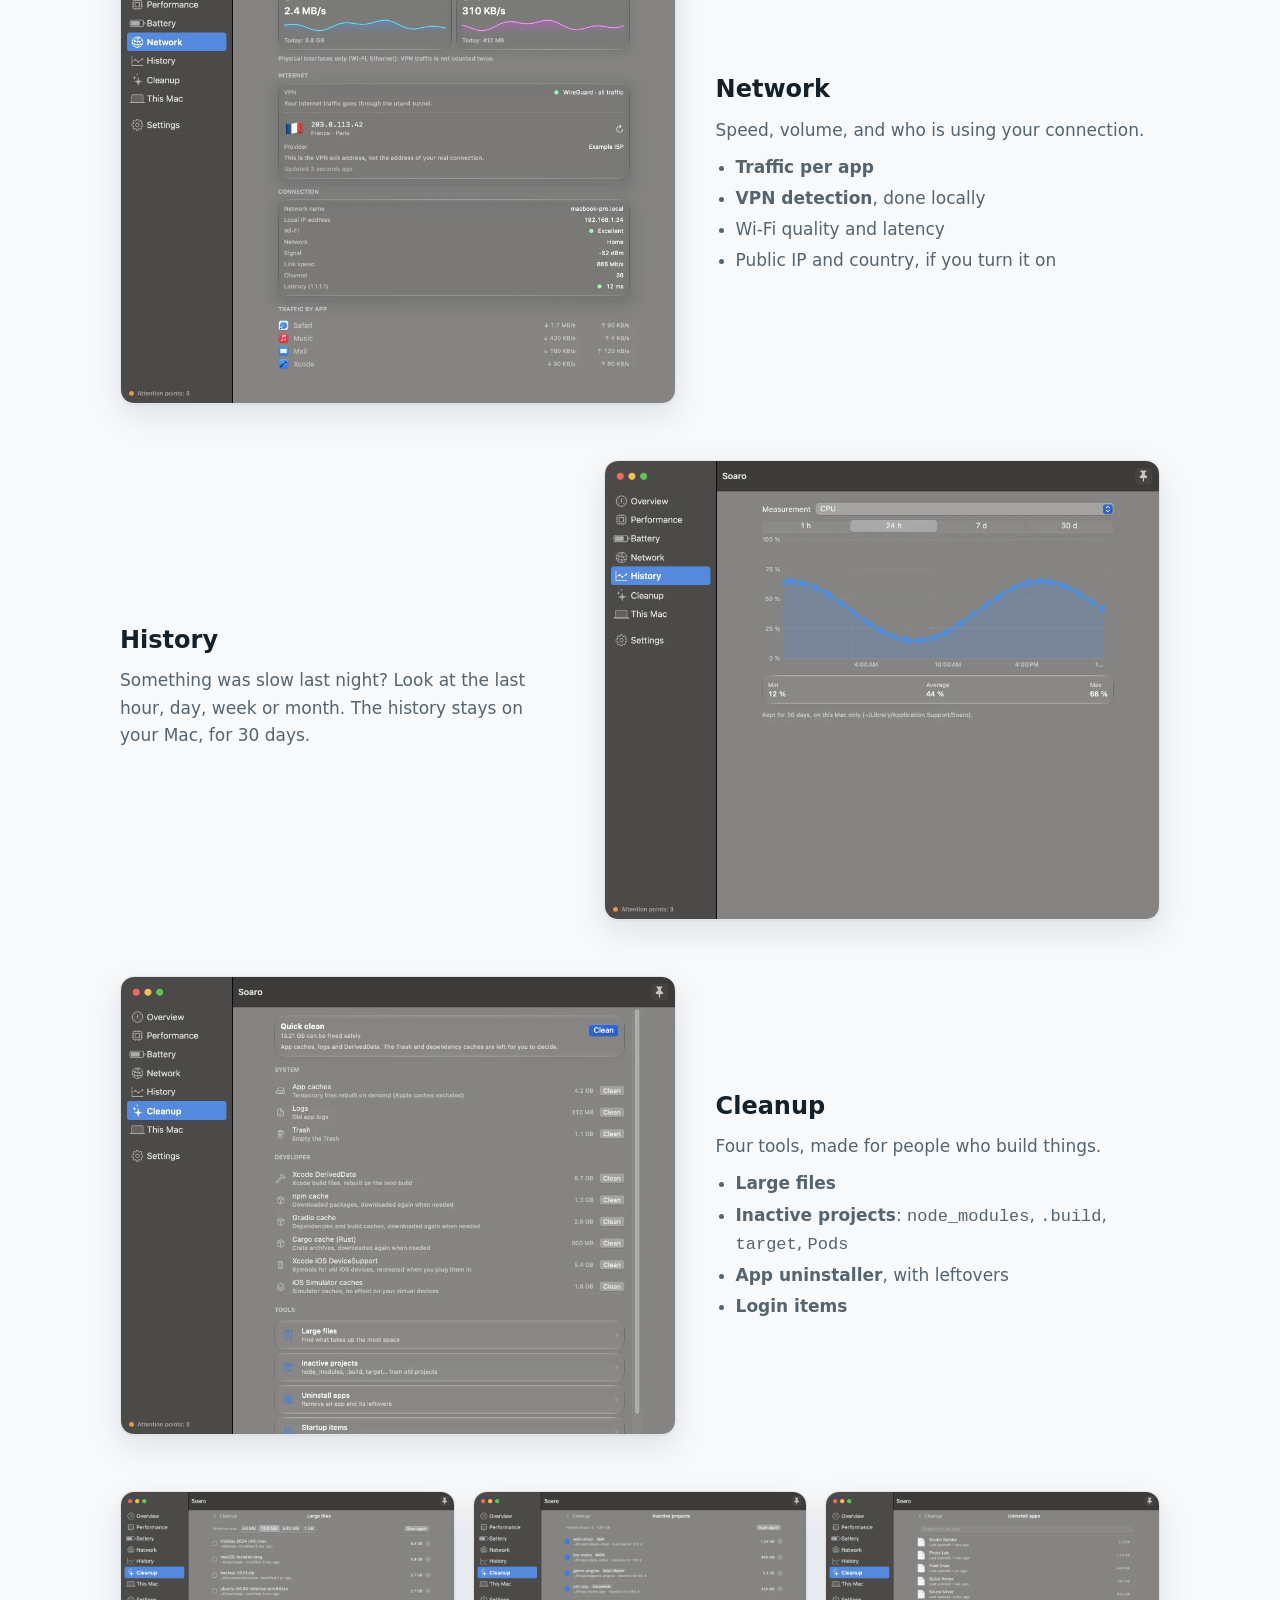
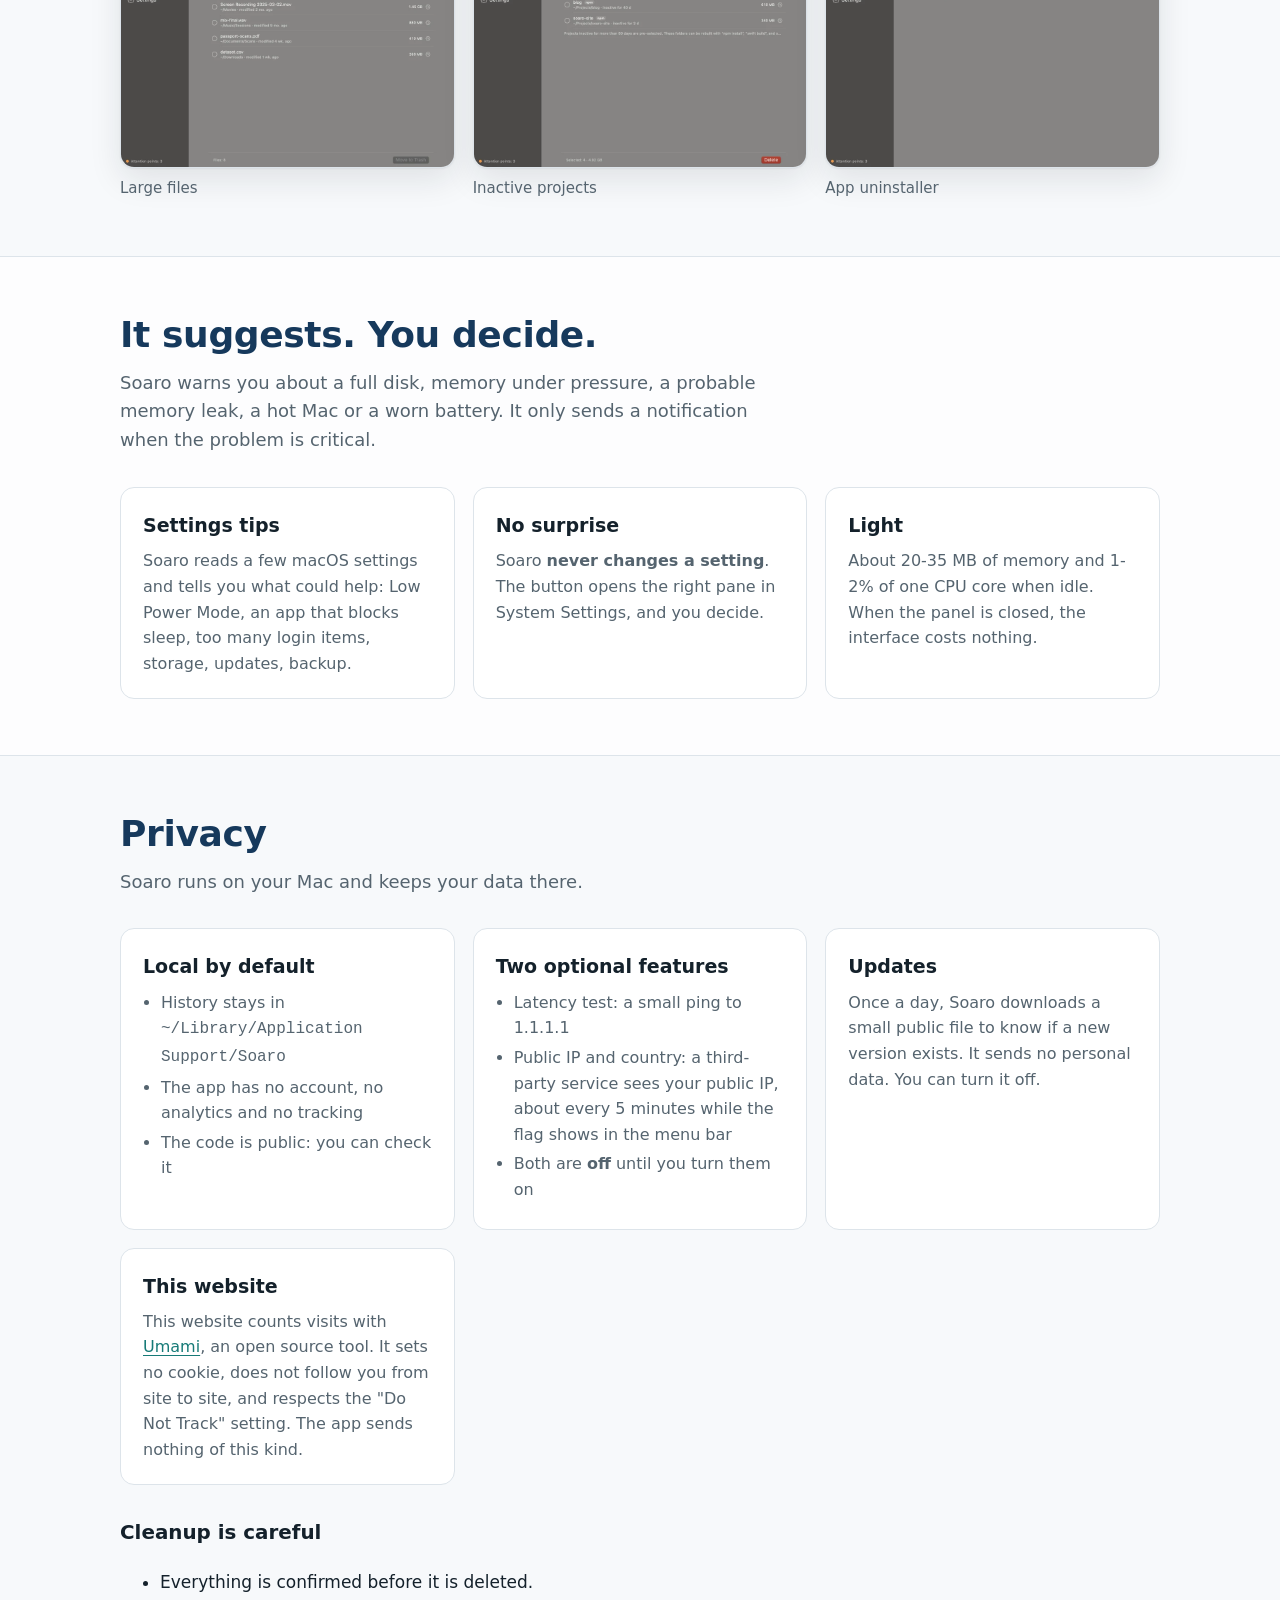
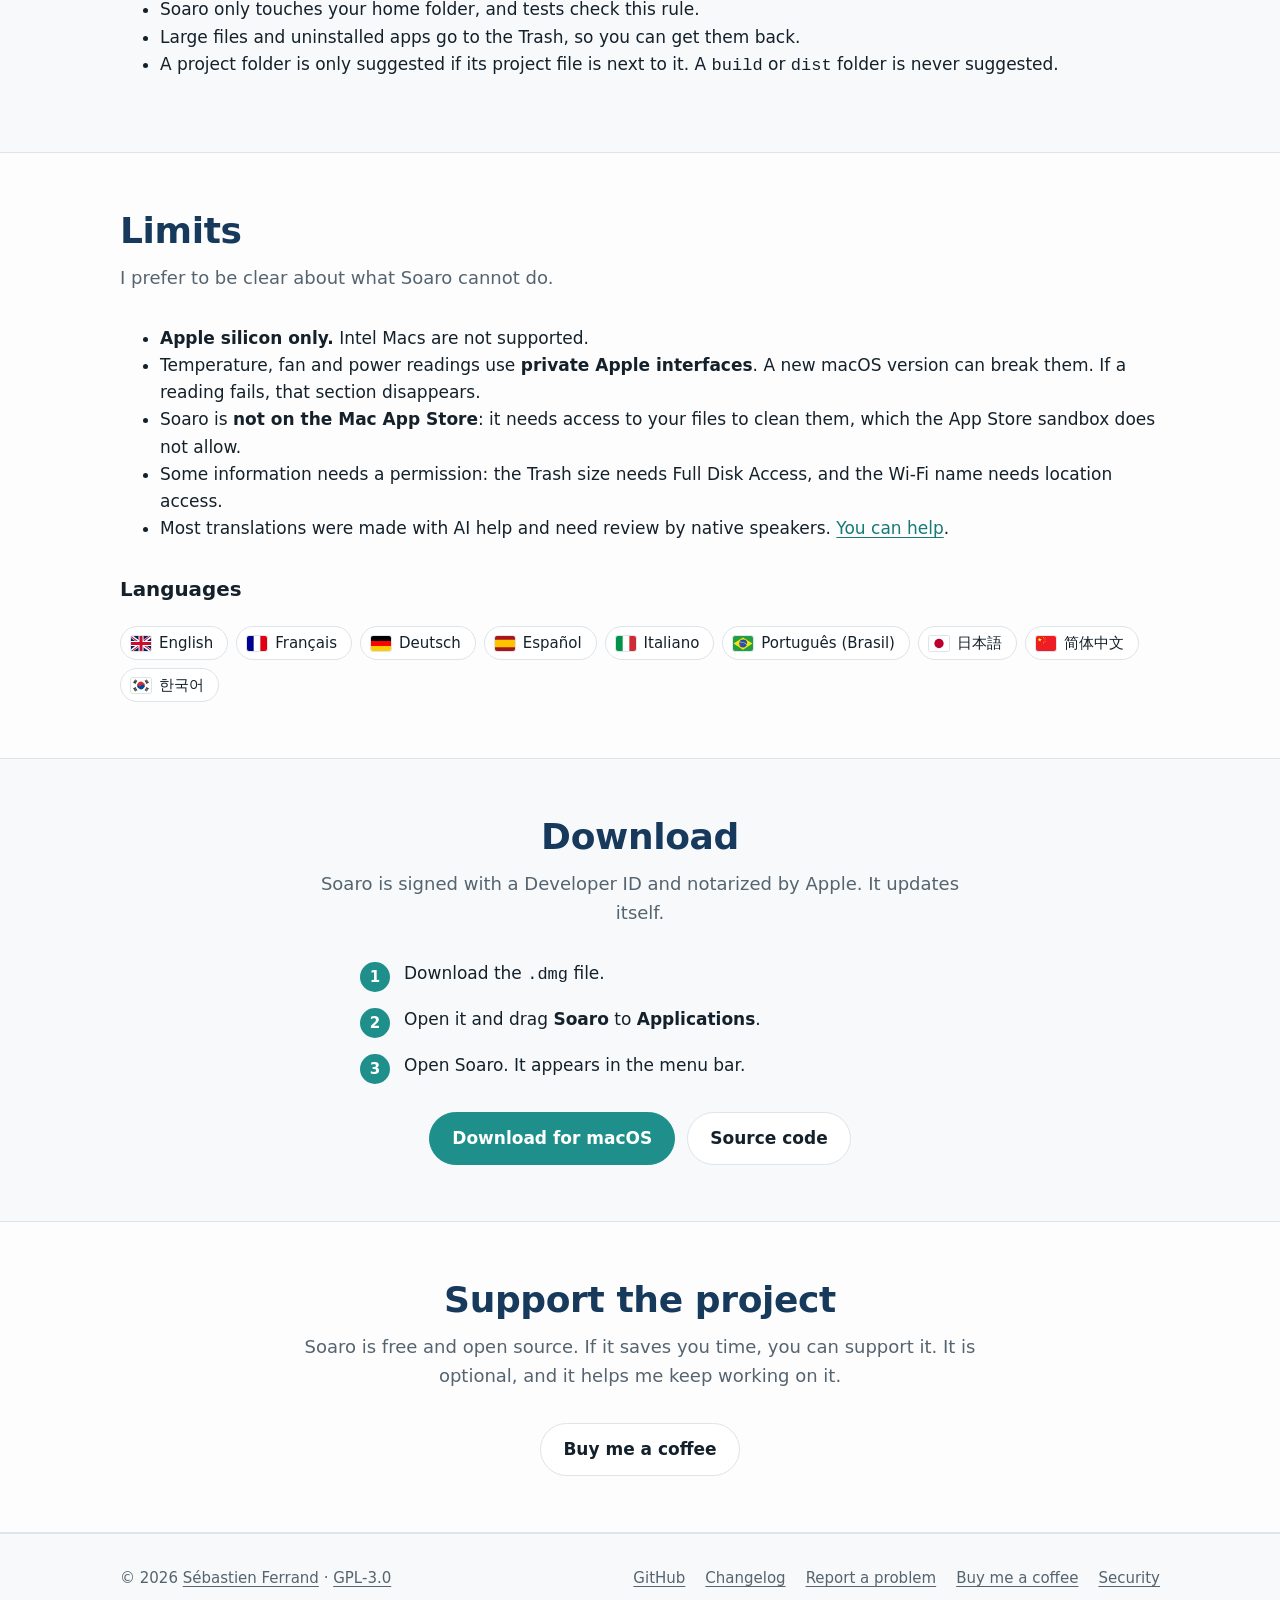
==== commit eeaa5a27: "SL19 T4 : la recherche d'IP publique tourne aussi tant que le drapeau est affiché (fonction pure, pa" ====
--- a/site/index.html
+++ b/site/index.html
@@ -287,7 +287,7 @@
           <h3>Two optional features</h3>
           <ul>
             <li>Latency test: a small ping to 1.1.1.1</li>
-            <li>Public IP and country: a third-party service sees your public IP</li>
+            <li>Public IP and country: a third-party service sees your public IP, about every 5 minutes while the flag shows in the menu bar</li>
             <li>Both are <strong>off</strong> until you turn them on</li>
           </ul>
         </div>
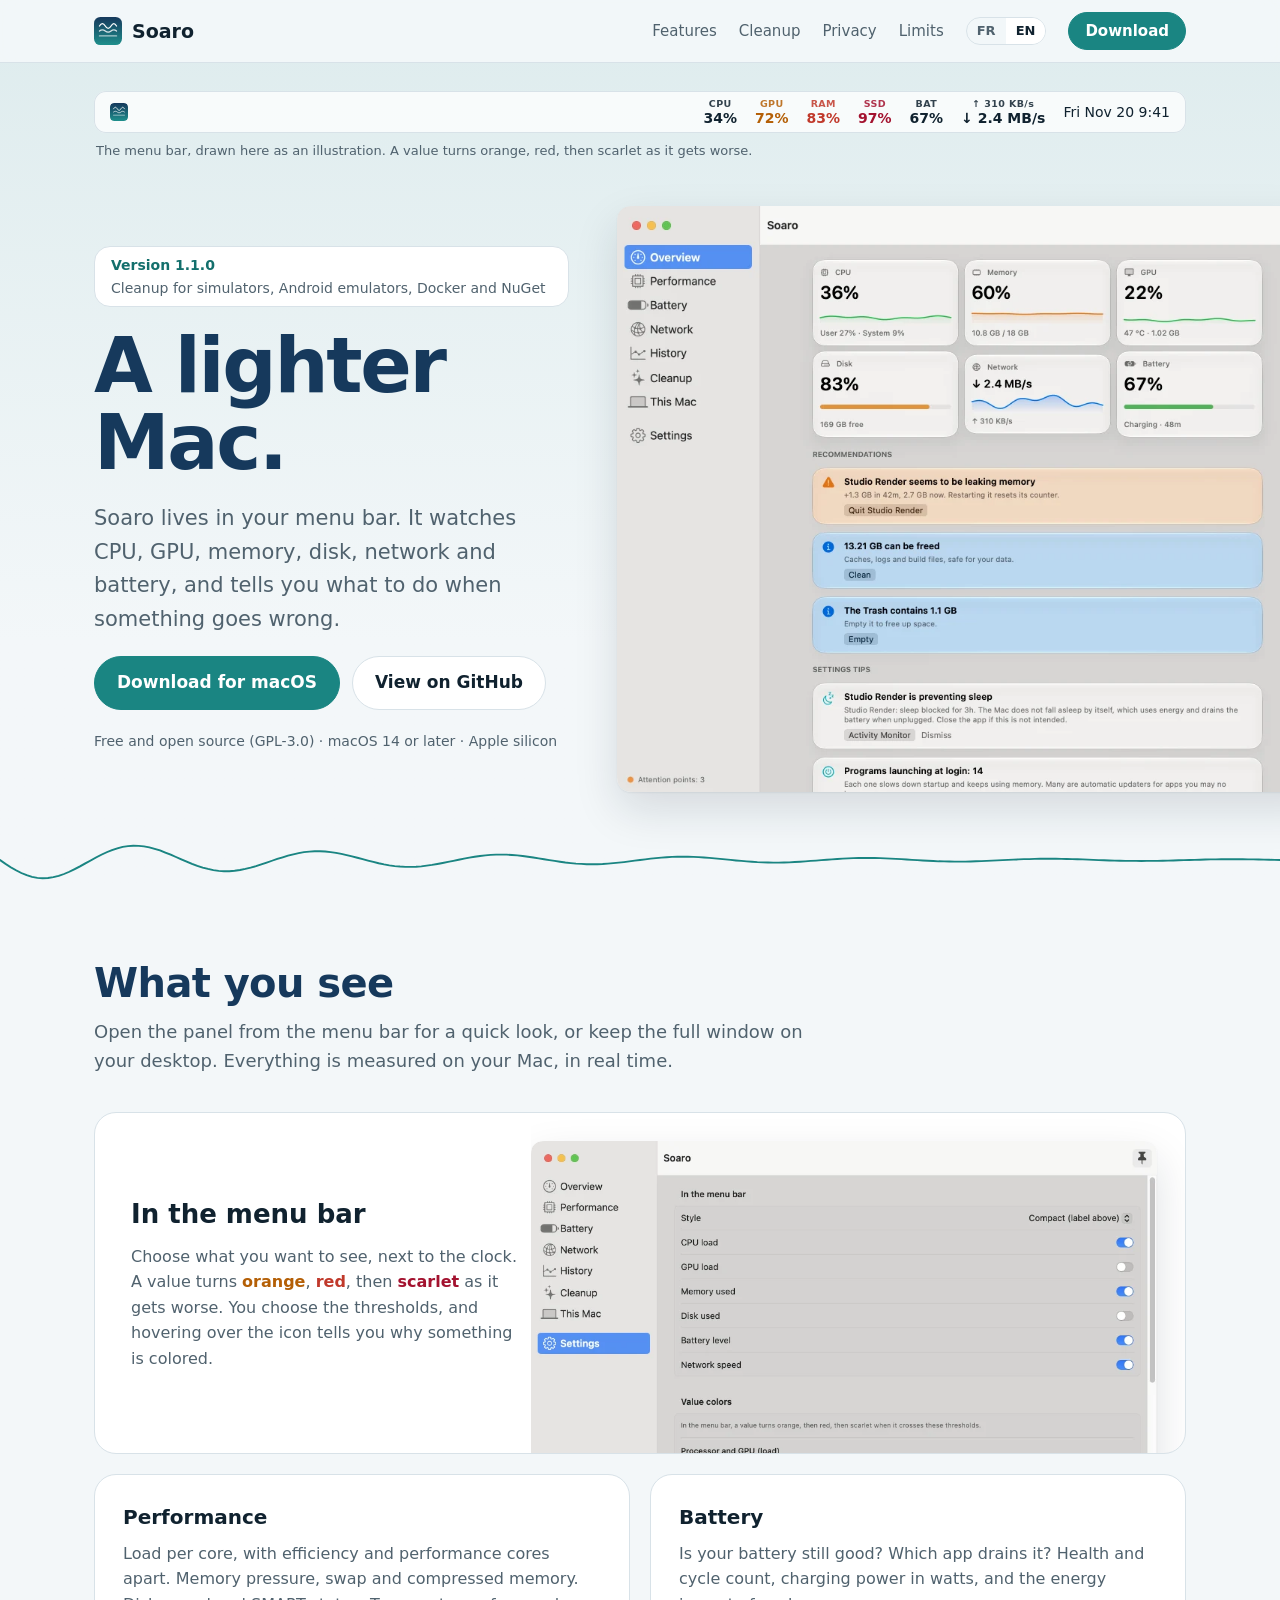
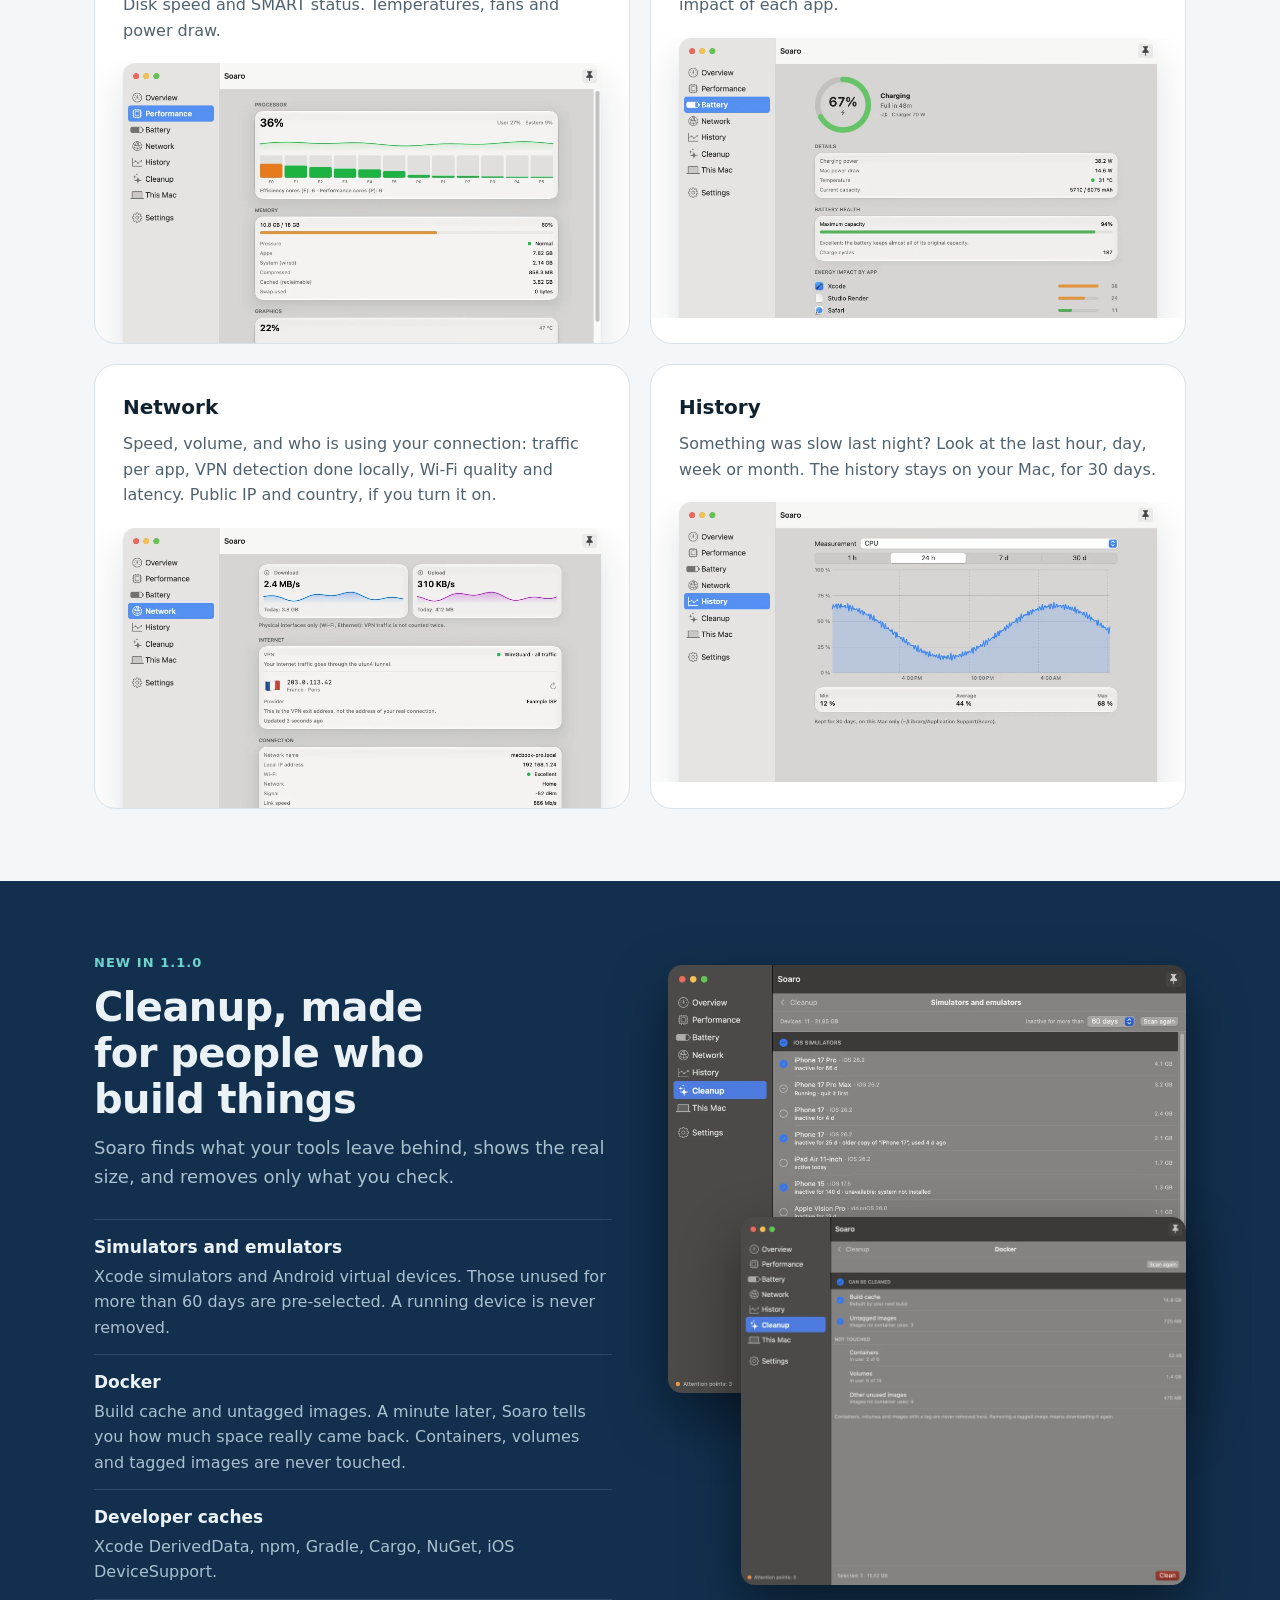
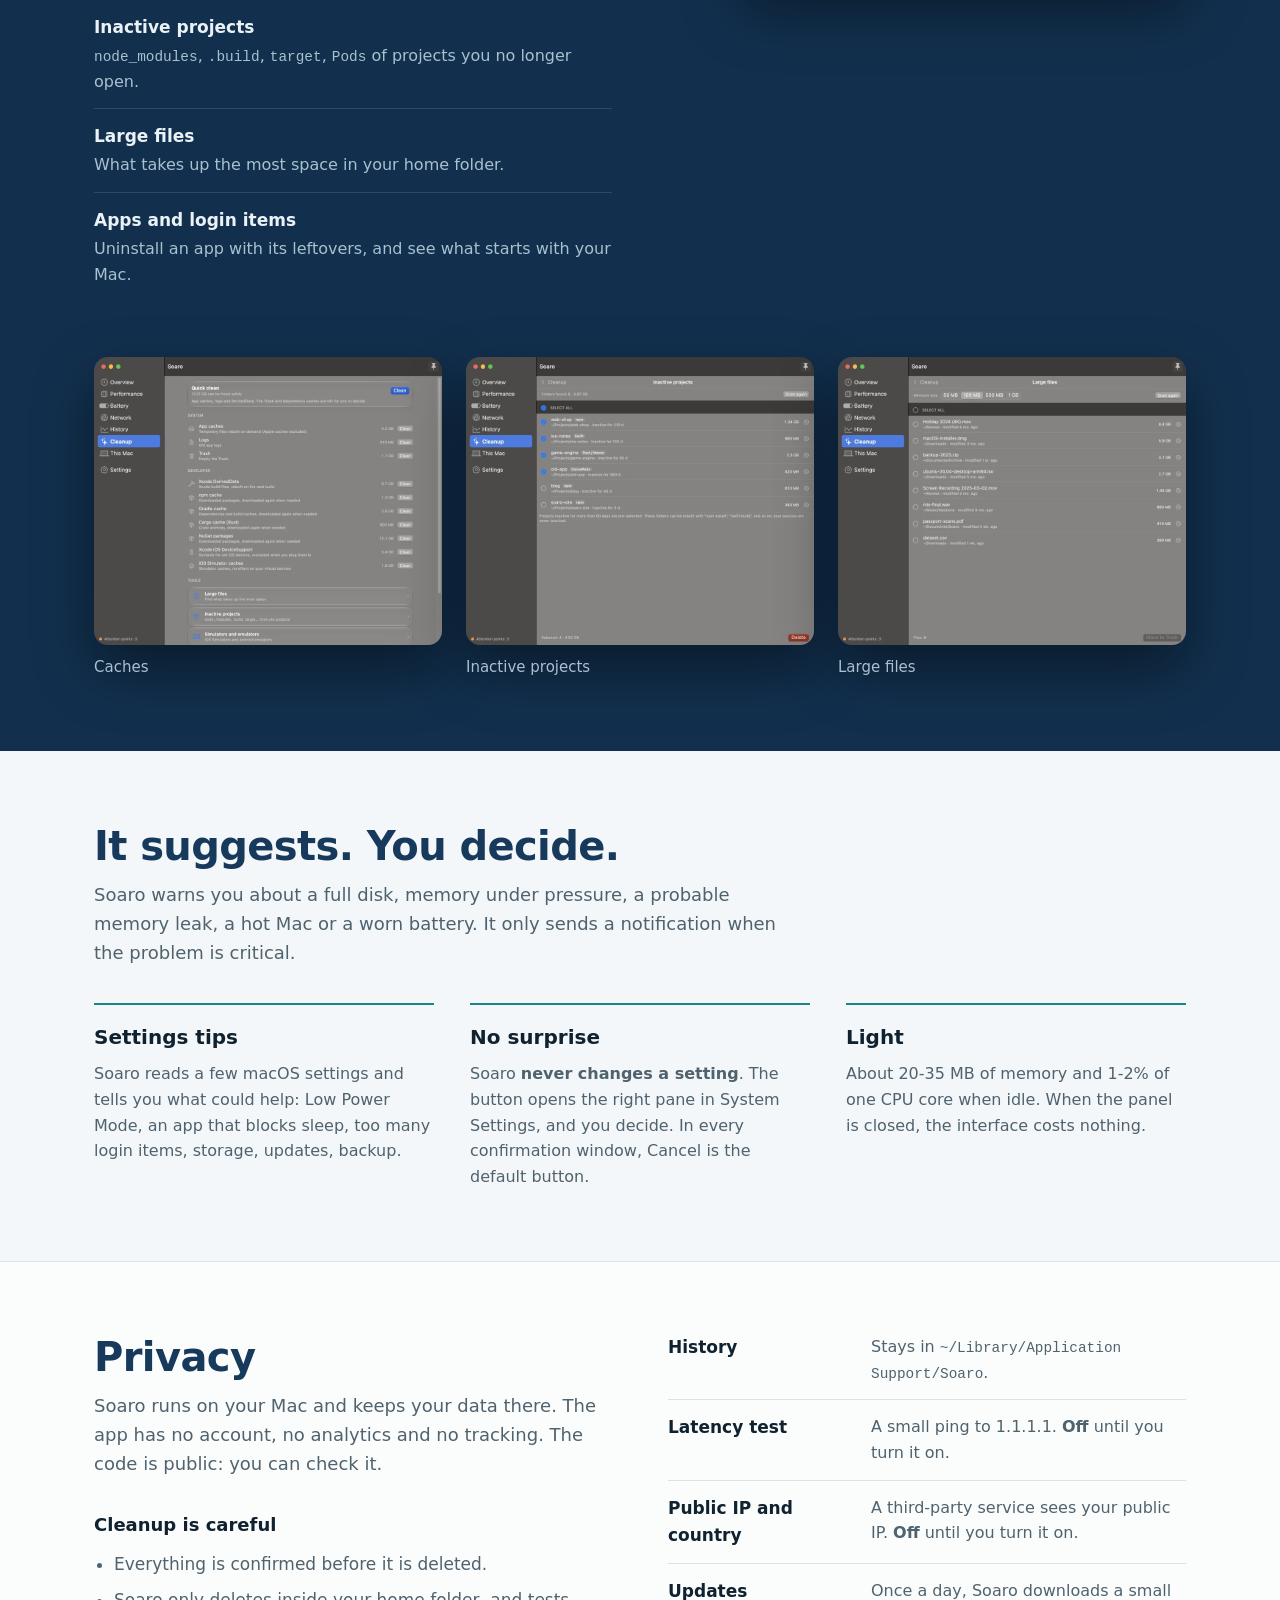
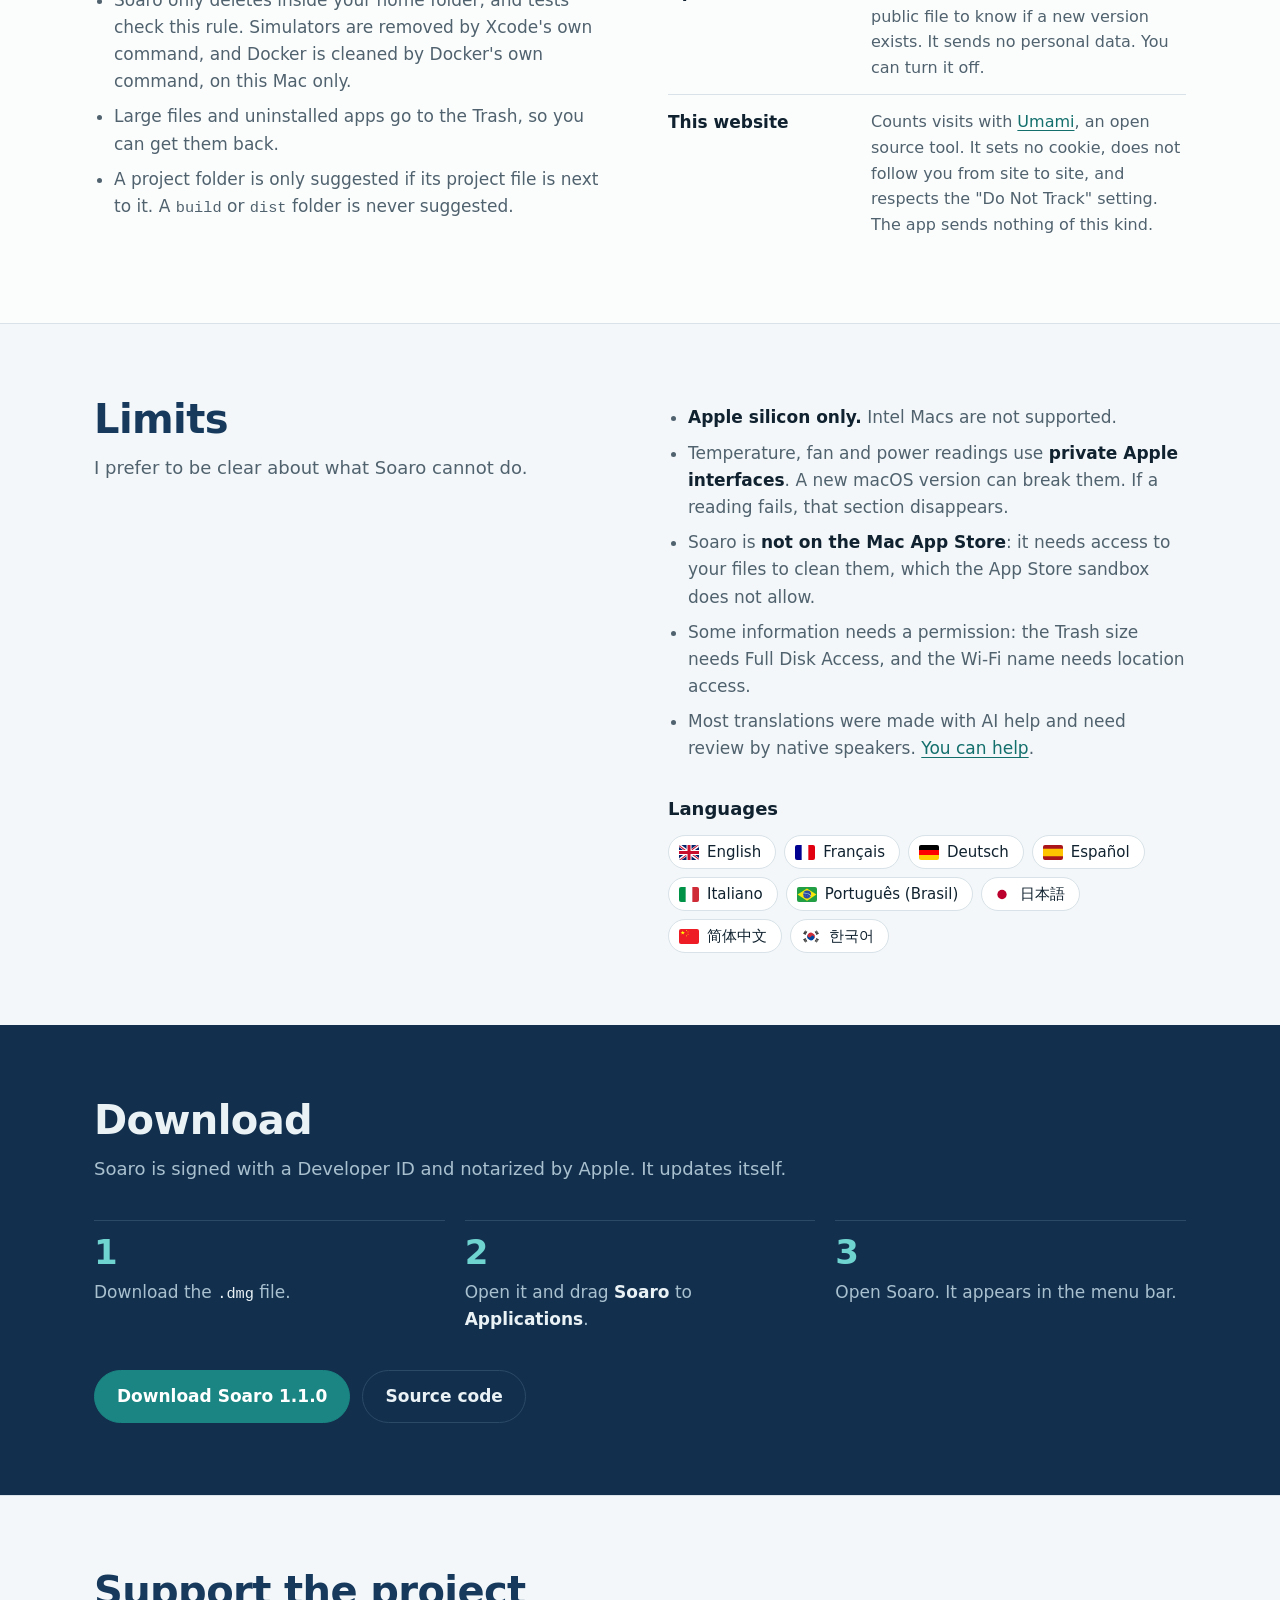
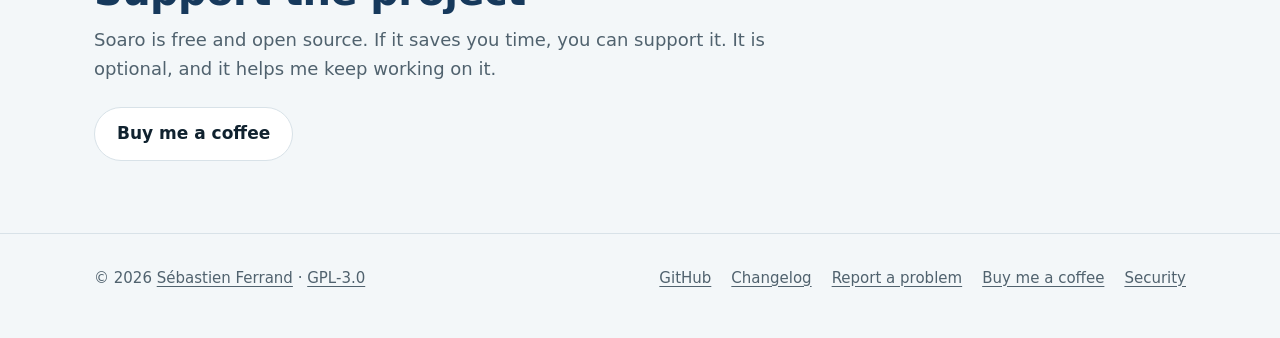
==== commit 1f23f88b: "Refondre le site vitrine pour la version 1.1.0 : nouveau design, barre de menus dessinée, captures e" ====
--- a/site/index.html
+++ b/site/index.html
@@ -8,8 +8,8 @@
   <meta name="robots" content="index, follow, max-image-preview:large">
   <meta name="author" content="Sébastien Ferrand">
   <meta name="color-scheme" content="light dark">
-  <meta name="theme-color" media="(prefers-color-scheme: light)" content="#f7f9fb">
-  <meta name="theme-color" media="(prefers-color-scheme: dark)" content="#0d151c">
+  <meta name="theme-color" media="(prefers-color-scheme: light)" content="#f3f7f9">
+  <meta name="theme-color" media="(prefers-color-scheme: dark)" content="#0b141b">
   <link rel="canonical" href="https://soaro.app/">
   <link rel="alternate" hreflang="en" href="https://soaro.app/">
   <link rel="alternate" hreflang="fr" href="https://soaro.app/fr/">
@@ -73,6 +73,7 @@
       "name": "Soaro",
       "url": "https://soaro.app/",
       "description": "Soaro is a free, open source Mac app. It watches CPU, GPU, memory, disk, network and battery from the menu bar and helps keep your Mac clean. No tracking.",
+      "softwareVersion": "1.1.0",
       "applicationCategory": "UtilitiesApplication",
       "operatingSystem": "macOS 14 or later",
       "softwareRequirements": "Apple silicon Mac",
@@ -90,9 +91,9 @@
       "image": "https://soaro.app/icon-512.png",
       "screenshot": [
         "https://soaro.app/og-en.png",
-        "https://soaro.app/screenshots/en-performance.webp",
-        "https://soaro.app/screenshots/en-battery.webp",
-        "https://soaro.app/screenshots/en-network.webp"
+        "https://soaro.app/screenshots/en-performance-light.webp",
+        "https://soaro.app/screenshots/en-battery-light.webp",
+        "https://soaro.app/screenshots/en-network-light.webp"
       ],
       "featureList": [
         "Real-time CPU, GPU, memory, disk, network and battery monitoring",
@@ -101,6 +102,7 @@
         "VPN detection and network traffic per app",
         "30-day history",
         "Cleanup of caches, large files, inactive dev projects and apps",
+        "Cleanup of Xcode simulators, Android emulators and the Docker build cache",
         "Recommendations and settings tips, never changing a setting",
         "Nine languages, no tracking"
       ],
@@ -134,230 +136,183 @@
     <a class="brand" href="./"><img src="icon.svg" alt="" width="28" height="28">Soaro</a>
     <nav aria-label="Main">
       <a class="hide-sm" href="#features">Features</a>
+      <a class="hide-sm" href="#cleanup">Cleanup</a>
       <a class="hide-sm" href="#privacy">Privacy</a>
       <a class="hide-sm" href="#limits">Limits</a>
-      <a href="#download">Download</a>
-      <a class="coffee hide-sm" href="https://buymeacoffee.com/sebmafate">Buy me a coffee</a>
       <div class="langsel" role="group" aria-label="Language">
-        <a href="fr/" hreflang="fr" lang="fr" title="Français"><img src="flags/fr.svg" alt="Français" width="26" height="26"></a>
-        <a href="./" hreflang="en" lang="en" aria-current="page" title="English"><img src="flags/gb.svg" alt="English" width="26" height="26"></a>
-      </div>
+        <a href="fr/" hreflang="fr" lang="fr" title="Français">FR</a>
+        <a href="./" hreflang="en" lang="en" aria-current="page" title="English">EN</a>
+      </div>
+      <a class="btn primary small" href="#download">Download</a>
     </nav>
   </div>
 </header>
 
 <main id="main">
-  <div class="wrap hero">
-    <img class="logo" src="icon.svg" alt="Soaro icon" width="88" height="88">
-    <h1>A lighter Mac.</h1>
-    <p class="lead">Soaro lives in your menu bar. It watches CPU, GPU, memory, disk, network and battery, and tells you what to do when something goes wrong.</p>
-    <div class="actions">
-      <a class="btn primary" href="https://github.com/sebmafate/soaro/releases/latest">Download for macOS</a>
-      <a class="btn" href="https://github.com/sebmafate/soaro">View on GitHub</a>
-      <a class="btn" href="https://buymeacoffee.com/sebmafate">Buy me a coffee</a>
-    </div>
-    <p class="meta">Free and open source (GPL-3.0) · macOS 14 or later · Apple silicon</p>
-    <img class="shot" src="screenshots/en-overview-946.webp" srcset="screenshots/en-overview-946.webp 946w, screenshots/en-overview.webp 1892w" sizes="(min-width: 900px) 860px, calc(100vw - 40px)" decoding="async" width="946" height="782" alt="The Soaro window, showing six gauges for CPU, memory, GPU, disk, network and battery, followed by recommendations" fetchpriority="high">
+  <div class="hero">
+    <div class="wrap">
+      <div class="menubar" role="img" aria-label="Illustration of the menu bar with Soaro: CPU 34% in the normal color, GPU 72% in orange, memory 83% in red, disk 97% in scarlet, battery 67%, then the network speed"><img class="mb-app" src="icon.svg" alt="" width="18" height="18"><span class="mb-item lv1"><span class="mb-l">CPU</span><span class="mb-v">34%</span></span><span class="mb-item lv2"><span class="mb-l">GPU</span><span class="mb-v">72%</span></span><span class="mb-item lv3"><span class="mb-l">RAM</span><span class="mb-v">83%</span></span><span class="mb-item lv4"><span class="mb-l">SSD</span><span class="mb-v">97%</span></span><span class="mb-item lv1 mb-wide"><span class="mb-l">BAT</span><span class="mb-v">67%</span></span><span class="mb-item lv1 mb-wide"><span class="mb-l">↑ 310 KB/s</span><span class="mb-v">↓ 2.4 MB/s</span></span><span class="mb-clock mb-wide">Fri Nov 20  9:41</span></div>
+      <p class="caption">The menu bar, drawn here as an illustration. A value turns orange, red, then scarlet as it gets worse.</p>
+      <div class="hero-grid">
+        <div class="hero-text">
+          <a class="pill" href="https://github.com/sebmafate/soaro/blob/main/CHANGELOG.md"><strong>Version 1.1.0</strong> Cleanup for simulators, Android emulators, Docker and NuGet</a>
+          <h1>A lighter Mac.</h1>
+          <p class="lead">Soaro lives in your menu bar. It watches CPU, GPU, memory, disk, network and battery, and tells you what to do when something goes wrong.</p>
+          <div class="actions">
+            <a class="btn primary" href="https://github.com/sebmafate/soaro/releases/latest">Download for macOS</a>
+            <a class="btn" href="https://github.com/sebmafate/soaro">View on GitHub</a>
+          </div>
+          <p class="meta">Free and open source (GPL-3.0) · macOS 14 or later · Apple silicon</p>
+        </div>
+        <div class="hero-shot"><picture><source media="(prefers-color-scheme: dark)" srcset="screenshots/en-overview-dark-946.webp 946w, screenshots/en-overview-dark.webp 1892w" sizes="(min-width: 900px) 760px, calc(100vw - 48px)"><img class="shot" src="screenshots/en-overview-light-946.webp" srcset="screenshots/en-overview-light-946.webp 946w, screenshots/en-overview-light.webp 1892w" sizes="(min-width: 900px) 760px, calc(100vw - 48px)" width="946" height="782" decoding="async" fetchpriority="high" alt="The Soaro window, showing six gauges for CPU, memory, GPU, disk, network and battery, followed by recommendations"></picture></div>
+      </div>
+    </div>
+    <svg class="wave" viewBox="0 0 1200 60" preserveAspectRatio="none" aria-hidden="true" fill="none" stroke="currentColor" stroke-width="2" stroke-linecap="round"><path d="M0.0 30.0 L5.0 34.0 L10.0 37.7 L15.0 41.0 L20.0 43.9 L25.0 46.3 L30.0 48.0 L35.0 49.1 L40.0 49.5 L45.0 49.3 L50.0 48.4 L55.0 47.0 L60.0 45.0 L65.0 42.6 L70.0 39.8 L75.0 36.8 L80.0 33.6 L85.0 30.5 L90.0 27.3 L95.0 24.4 L100.0 21.7 L105.0 19.4 L110.0 17.5 L115.0 16.0 L120.0 15.1 L125.0 14.7 L130.0 14.8 L135.0 15.4 L140.0 16.5 L145.0 18.0 L150.0 19.8 L155.0 22.0 L160.0 24.3 L165.0 26.8 L170.0 29.3 L175.0 31.7 L180.0 34.1 L185.0 36.2 L190.0 38.1 L195.0 39.6 L200.0 40.8 L205.0 41.6 L210.0 42.0 L215.0 42.0 L220.0 41.5 L225.0 40.7 L230.0 39.6 L235.0 38.2 L240.0 36.6 L245.0 34.7 L250.0 32.8 L255.0 30.8 L260.0 28.9 L265.0 27.1 L270.0 25.4 L275.0 23.9 L280.0 22.6 L285.0 21.6 L290.0 21.0 L295.0 20.6 L300.0 20.6 L305.0 20.9 L310.0 21.5 L315.0 22.3 L320.0 23.4 L325.0 24.7 L330.0 26.1 L335.0 27.6 L340.0 29.1 L345.0 30.6 L350.0 32.1 L355.0 33.5 L360.0 34.7 L365.0 35.7 L370.0 36.5 L375.0 37.0 L380.0 37.3 L385.0 37.4 L390.0 37.2 L395.0 36.8 L400.0 36.1 L405.0 35.3 L410.0 34.3 L415.0 33.2 L420.0 32.1 L425.0 30.9 L430.0 29.7 L435.0 28.5 L440.0 27.4 L445.0 26.5 L450.0 25.7 L455.0 25.0 L460.0 24.5 L465.0 24.3 L470.0 24.2 L475.0 24.3 L480.0 24.6 L485.0 25.1 L490.0 25.7 L495.0 26.5 L500.0 27.3 L505.0 28.2 L510.0 29.2 L515.0 30.1 L520.0 31.0 L525.0 31.9 L530.0 32.7 L535.0 33.3 L540.0 33.9 L545.0 34.2 L550.0 34.5 L555.0 34.6 L560.0 34.5 L565.0 34.3 L570.0 33.9 L575.0 33.4 L580.0 32.8 L585.0 32.2 L590.0 31.5 L595.0 30.7 L600.0 30.0 L605.0 29.3 L610.0 28.6 L615.0 28.0 L620.0 27.5 L625.0 27.0 L630.0 26.7 L635.0 26.5 L640.0 26.4 L645.0 26.5 L650.0 26.6 L655.0 26.9 L660.0 27.3 L665.0 27.7 L670.0 28.2 L675.0 28.8 L680.0 29.3 L685.0 29.9 L690.0 30.5 L695.0 31.0 L700.0 31.5 L705.0 31.9 L710.0 32.3 L715.0 32.5 L720.0 32.7 L725.0 32.8 L730.0 32.8 L735.0 32.7 L740.0 32.5 L745.0 32.2 L750.0 31.9 L755.0 31.5 L760.0 31.0 L765.0 30.6 L770.0 30.1 L775.0 29.7 L780.0 29.3 L785.0 28.9 L790.0 28.5 L795.0 28.2 L800.0 28.0 L805.0 27.9 L810.0 27.8 L815.0 27.8 L820.0 27.9 L825.0 28.0 L830.0 28.2 L835.0 28.5 L840.0 28.8 L845.0 29.1 L850.0 29.5 L855.0 29.8 L860.0 30.2 L865.0 30.5 L870.0 30.8 L875.0 31.1 L880.0 31.4 L885.0 31.5 L890.0 31.6 L895.0 31.7 L900.0 31.7 L905.0 31.7 L910.0 31.6 L915.0 31.4 L920.0 31.2 L925.0 31.0 L930.0 30.7 L935.0 30.4 L940.0 30.2 L945.0 29.9 L950.0 29.6 L955.0 29.4 L960.0 29.1 L965.0 29.0 L970.0 28.8 L975.0 28.7 L980.0 28.7 L985.0 28.7 L990.0 28.7 L995.0 28.8 L1000.0 28.9 L1005.0 29.0 L1010.0 29.2 L1015.0 29.4 L1020.0 29.6 L1025.0 29.8 L1030.0 30.1 L1035.0 30.3 L1040.0 30.5 L1045.0 30.6 L1050.0 30.8 L1055.0 30.9 L1060.0 31.0 L1065.0 31.0 L1070.0 31.1 L1075.0 31.0 L1080.0 31.0 L1085.0 30.9 L1090.0 30.8 L1095.0 30.6 L1100.0 30.5 L1105.0 30.3 L1110.0 30.1 L1115.0 30.0 L1120.0 29.8 L1125.0 29.7 L1130.0 29.5 L1135.0 29.4 L1140.0 29.3 L1145.0 29.2 L1150.0 29.2 L1155.0 29.2 L1160.0 29.2 L1165.0 29.2 L1170.0 29.3 L1175.0 29.4 L1180.0 29.5 L1185.0 29.6 L1190.0 29.7 L1195.0 29.9 L1200.0 30.0"/></svg>
   </div>
 
   <section id="features">
     <div class="wrap">
       <h2>What you see</h2>
       <p class="intro">Open the panel from the menu bar for a quick look, or keep the full window on your desktop. Everything is measured on your Mac, in real time.</p>
-
-      <div class="feature">
-        <div class="text">
-          <h3>In the menu bar</h3>
-          <p>Choose what you want to see, next to the clock.</p>
-          <ul>
-            <li>A value turns <strong>orange</strong>, <strong>red</strong>, then <strong>scarlet</strong> as it gets worse</li>
-            <li>You choose the thresholds</li>
-            <li>Hover over the icon to see why something is colored</li>
-          </ul>
+      <div class="bento">
+      <article class="tile wide">
+        <div class="tile-text"><h3>In the menu bar</h3><p>Choose what you want to see, next to the clock. A value turns <strong class="lv2">orange</strong>, <strong class="lv3">red</strong>, then <strong class="lv4">scarlet</strong> as it gets worse. You choose the thresholds, and hovering over the icon tells you why something is colored.</p></div>
+        <picture><source media="(prefers-color-scheme: dark)" srcset="screenshots/en-settings-dark-946.webp 946w, screenshots/en-settings-dark.webp 1892w" sizes="(min-width: 760px) 640px, calc(100vw - 100px)"><img class="shot" src="screenshots/en-settings-light-946.webp" srcset="screenshots/en-settings-light-946.webp 946w, screenshots/en-settings-light.webp 1892w" sizes="(min-width: 760px) 640px, calc(100vw - 100px)" width="946" height="782" decoding="async" loading="lazy" alt="Settings with the choice of values shown in the menu bar and the color thresholds"></picture>
+      </article>
+      <article class="tile">
+        <div class="tile-text"><h3>Performance</h3><p>Load per core, with efficiency and performance cores apart. Memory pressure, swap and compressed memory. Disk speed and SMART status. Temperatures, fans and power draw.</p></div>
+        <picture><source media="(prefers-color-scheme: dark)" srcset="screenshots/en-performance-dark-946.webp 946w, screenshots/en-performance-dark.webp 1892w" sizes="(min-width: 760px) 520px, calc(100vw - 100px)"><img class="shot" src="screenshots/en-performance-light-946.webp" srcset="screenshots/en-performance-light-946.webp 946w, screenshots/en-performance-light.webp 1892w" sizes="(min-width: 760px) 520px, calc(100vw - 100px)" width="946" height="782" decoding="async" loading="lazy" alt="Performance tab with one bar per CPU core and memory details"></picture>
+      </article>
+      <article class="tile">
+        <div class="tile-text"><h3>Battery</h3><p>Is your battery still good? Which app drains it? Health and cycle count, charging power in watts, and the energy impact of each app.</p></div>
+        <picture><source media="(prefers-color-scheme: dark)" srcset="screenshots/en-battery-dark-946.webp 946w, screenshots/en-battery-dark.webp 1892w" sizes="(min-width: 760px) 520px, calc(100vw - 100px)"><img class="shot" src="screenshots/en-battery-light-946.webp" srcset="screenshots/en-battery-light-946.webp 946w, screenshots/en-battery-light.webp 1892w" sizes="(min-width: 760px) 520px, calc(100vw - 100px)" width="946" height="782" decoding="async" loading="lazy" alt="Battery tab with charge level, health and energy impact by app"></picture>
+      </article>
+      <article class="tile">
+        <div class="tile-text"><h3>Network</h3><p>Speed, volume, and who is using your connection: traffic per app, VPN detection done locally, Wi-Fi quality and latency. Public IP and country, if you turn it on.</p></div>
+        <picture><source media="(prefers-color-scheme: dark)" srcset="screenshots/en-network-dark-946.webp 946w, screenshots/en-network-dark.webp 1892w" sizes="(min-width: 760px) 520px, calc(100vw - 100px)"><img class="shot" src="screenshots/en-network-light-946.webp" srcset="screenshots/en-network-light-946.webp 946w, screenshots/en-network-light.webp 1892w" sizes="(min-width: 760px) 520px, calc(100vw - 100px)" width="946" height="782" decoding="async" loading="lazy" alt="Network tab with download and upload speed, VPN status and traffic per app"></picture>
+      </article>
+      <article class="tile">
+        <div class="tile-text"><h3>History</h3><p>Something was slow last night? Look at the last hour, day, week or month. The history stays on your Mac, for 30 days.</p></div>
+        <picture><source media="(prefers-color-scheme: dark)" srcset="screenshots/en-history-dark-946.webp 946w, screenshots/en-history-dark.webp 1892w" sizes="(min-width: 760px) 520px, calc(100vw - 100px)"><img class="shot" src="screenshots/en-history-light-946.webp" srcset="screenshots/en-history-light-946.webp 946w, screenshots/en-history-light.webp 1892w" sizes="(min-width: 760px) 520px, calc(100vw - 100px)" width="946" height="782" decoding="async" loading="lazy" alt="History tab with a CPU chart over 24 hours"></picture>
+      </article>
+      </div>
+    </div>
+  </section>
+
+  <section id="cleanup" class="deep">
+    <div class="wrap">
+      <div class="split">
+        <div>
+          <p class="eyebrow">New in 1.1.0</p>
+          <h2>Cleanup, made for people who build things</h2>
+          <p class="intro">Soaro finds what your tools leave behind, shows the real size, and removes only what you check.</p>
+          <dl class="tools-list">
+        <div><dt>Simulators and emulators</dt><dd>Xcode simulators and Android virtual devices. Those unused for more than 60 days are pre-selected. A running device is never removed.</dd></div>
+        <div><dt>Docker</dt><dd>Build cache and untagged images. A minute later, Soaro tells you how much space really came back. Containers, volumes and tagged images are never touched.</dd></div>
+        <div><dt>Developer caches</dt><dd>Xcode DerivedData, npm, Gradle, Cargo, NuGet, iOS DeviceSupport.</dd></div>
+        <div><dt>Inactive projects</dt><dd><code>node_modules</code>, <code>.build</code>, <code>target</code>, <code>Pods</code> of projects you no longer open.</dd></div>
+        <div><dt>Large files</dt><dd>What takes up the most space in your home folder.</dd></div>
+        <div><dt>Apps and login items</dt><dd>Uninstall an app with its leftovers, and see what starts with your Mac.</dd></div>
+      </dl>
         </div>
-        <img class="shot" src="screenshots/en-settings-946.webp" srcset="screenshots/en-settings-946.webp 946w, screenshots/en-settings.webp 1892w" sizes="(min-width: 820px) 580px, calc(100vw - 40px)" decoding="async" width="946" height="782" loading="lazy" alt="Settings with the choice of values shown in the menu bar and the color thresholds">
-      </div>
-
-      <div class="feature">
-        <div class="text">
-          <h3>Performance</h3>
-          <p>The details that Activity Monitor hides in several windows.</p>
-          <ul>
-            <li>Load <strong>per core</strong>, with efficiency and performance cores apart</li>
-            <li>Memory pressure, swap and compressed memory</li>
-            <li>Disk speed and SMART status</li>
-            <li>Temperatures, fans and power draw</li>
-          </ul>
+        <div class="stack">
+          <img class="shot" src="screenshots/en-cleanup-simulators-dark-946.webp" srcset="screenshots/en-cleanup-simulators-dark-946.webp 946w, screenshots/en-cleanup-simulators-dark.webp 1892w" sizes="(min-width: 900px) 540px, calc(100vw - 48px)" width="946" height="782" decoding="async" loading="lazy" alt="Simulators and emulators tool, with iOS simulators and Android virtual devices listed by size">
+          <img class="shot offset" src="screenshots/en-cleanup-docker-dark-946.webp" srcset="screenshots/en-cleanup-docker-dark-946.webp 946w, screenshots/en-cleanup-docker-dark.webp 1892w" sizes="(min-width: 900px) 460px, calc(86vw - 48px)" width="946" height="782" decoding="async" loading="lazy" alt="Docker tool, with the build cache and untagged images selected">
         </div>
-        <img class="shot" src="screenshots/en-performance-946.webp" srcset="screenshots/en-performance-946.webp 946w, screenshots/en-performance.webp 1892w" sizes="(min-width: 820px) 580px, calc(100vw - 40px)" decoding="async" width="946" height="782" loading="lazy" alt="Performance tab with one bar per CPU core and memory details">
-      </div>
-
-      <div class="feature">
-        <div class="text">
-          <h3>Battery</h3>
-          <p>Is your battery still good? Which app drains it?</p>
-          <ul>
-            <li><strong>Health</strong> and <strong>cycle count</strong></li>
-            <li>Charging power and Mac power draw, in watts</li>
-            <li><strong>Energy impact per app</strong></li>
-          </ul>
-        </div>
-        <img class="shot" src="screenshots/en-battery-946.webp" srcset="screenshots/en-battery-946.webp 946w, screenshots/en-battery.webp 1892w" sizes="(min-width: 820px) 580px, calc(100vw - 40px)" decoding="async" width="946" height="782" loading="lazy" alt="Battery tab with charge level, health and energy impact by app">
-      </div>
-
-      <div class="feature">
-        <div class="text">
-          <h3>Network</h3>
-          <p>Speed, volume, and who is using your connection.</p>
-          <ul>
-            <li><strong>Traffic per app</strong></li>
-            <li><strong>VPN detection</strong>, done locally</li>
-            <li>Wi-Fi quality and latency</li>
-            <li>Public IP and country, if you turn it on</li>
-          </ul>
-        </div>
-        <img class="shot" src="screenshots/en-network-946.webp" srcset="screenshots/en-network-946.webp 946w, screenshots/en-network.webp 1892w" sizes="(min-width: 820px) 580px, calc(100vw - 40px)" decoding="async" width="946" height="782" loading="lazy" alt="Network tab with download and upload speed, VPN status and traffic per app">
-      </div>
-
-      <div class="feature">
-        <div class="text">
-          <h3>History</h3>
-          <p>Something was slow last night? Look at the last hour, day, week or month. The history stays on your Mac, for 30 days.</p>
-        </div>
-        <img class="shot" src="screenshots/en-history-946.webp" srcset="screenshots/en-history-946.webp 946w, screenshots/en-history.webp 1892w" sizes="(min-width: 820px) 580px, calc(100vw - 40px)" decoding="async" width="946" height="782" loading="lazy" alt="History tab with a CPU chart over 24 hours">
-      </div>
-
-      <div class="feature">
-        <div class="text">
-          <h3>Cleanup</h3>
-          <p>Four tools, made for people who build things.</p>
-          <ul>
-            <li><strong>Large files</strong></li>
-            <li><strong>Inactive projects</strong>: <code>node_modules</code>, <code>.build</code>, <code>target</code>, <code>Pods</code></li>
-            <li><strong>App uninstaller</strong>, with leftovers</li>
-            <li><strong>Login items</strong></li>
-          </ul>
-        </div>
-        <img class="shot" src="screenshots/en-cleanup-946.webp" srcset="screenshots/en-cleanup-946.webp 946w, screenshots/en-cleanup.webp 1892w" sizes="(min-width: 820px) 580px, calc(100vw - 40px)" decoding="async" width="946" height="782" loading="lazy" alt="Cleanup tab with caches and the four cleanup tools">
-      </div>
-
-      <div class="tools">
-        <figure><img class="shot" src="screenshots/en-cleanup-largeFiles-946.webp" srcset="screenshots/en-cleanup-largeFiles-946.webp 946w, screenshots/en-cleanup-largeFiles.webp 1892w" sizes="(min-width: 820px) 330px, calc(100vw - 40px)" decoding="async" width="946" height="782" loading="lazy" alt="Large files tool"><figcaption>Large files</figcaption></figure>
-        <figure><img class="shot" src="screenshots/en-cleanup-devProjects-946.webp" srcset="screenshots/en-cleanup-devProjects-946.webp 946w, screenshots/en-cleanup-devProjects.webp 1892w" sizes="(min-width: 820px) 330px, calc(100vw - 40px)" decoding="async" width="946" height="782" loading="lazy" alt="Inactive projects tool"><figcaption>Inactive projects</figcaption></figure>
-        <figure><img class="shot" src="screenshots/en-cleanup-uninstaller-946.webp" srcset="screenshots/en-cleanup-uninstaller-946.webp 946w, screenshots/en-cleanup-uninstaller.webp 1892w" sizes="(min-width: 820px) 330px, calc(100vw - 40px)" decoding="async" width="946" height="782" loading="lazy" alt="App uninstaller"><figcaption>App uninstaller</figcaption></figure>
-      </div>
-    </div>
-  </section>
-
-  <section class="alt">
+      </div>
+      <div class="trio">
+        <figure><img class="shot" src="screenshots/en-cleanup-dark-946.webp" srcset="screenshots/en-cleanup-dark-946.webp 946w, screenshots/en-cleanup-dark.webp 1892w" sizes="(min-width: 760px) 350px, calc(100vw - 48px)" width="946" height="782" decoding="async" loading="lazy" alt="Cleanup tab with system and developer caches"><figcaption>Caches</figcaption></figure>
+        <figure><img class="shot" src="screenshots/en-cleanup-devProjects-dark-946.webp" srcset="screenshots/en-cleanup-devProjects-dark-946.webp 946w, screenshots/en-cleanup-devProjects-dark.webp 1892w" sizes="(min-width: 760px) 350px, calc(100vw - 48px)" width="946" height="782" decoding="async" loading="lazy" alt="Inactive projects tool"><figcaption>Inactive projects</figcaption></figure>
+        <figure><img class="shot" src="screenshots/en-cleanup-largeFiles-dark-946.webp" srcset="screenshots/en-cleanup-largeFiles-dark-946.webp 946w, screenshots/en-cleanup-largeFiles-dark.webp 1892w" sizes="(min-width: 760px) 350px, calc(100vw - 48px)" width="946" height="782" decoding="async" loading="lazy" alt="Large files tool"><figcaption>Large files</figcaption></figure>
+      </div>
+    </div>
+  </section>
+
+  <section>
     <div class="wrap">
       <h2>It suggests. You decide.</h2>
       <p class="intro">Soaro warns you about a full disk, memory under pressure, a probable memory leak, a hot Mac or a worn battery. It only sends a notification when the problem is critical.</p>
-      <div class="cards">
-        <div class="card">
-          <h3>Settings tips</h3>
-          <p>Soaro reads a few macOS settings and tells you what could help: Low Power Mode, an app that blocks sleep, too many login items, storage, updates, backup.</p>
-        </div>
-        <div class="card">
-          <h3>No surprise</h3>
-          <p>Soaro <strong>never changes a setting</strong>. The button opens the right pane in System Settings, and you decide.</p>
-        </div>
-        <div class="card">
-          <h3>Light</h3>
-          <p>About 20-35 MB of memory and 1-2% of one CPU core when idle. When the panel is closed, the interface costs nothing.</p>
-        </div>
-      </div>
-    </div>
-  </section>
-
-  <section id="privacy">
-    <div class="wrap">
-      <h2>Privacy</h2>
-      <p class="intro">Soaro runs on your Mac and keeps your data there.</p>
-      <div class="cards">
-        <div class="card">
-          <h3>Local by default</h3>
-          <ul>
-            <li>History stays in <code>~/Library/Application Support/Soaro</code></li>
-            <li>The app has no account, no analytics and no tracking</li>
-            <li>The code is public: you can check it</li>
-          </ul>
-        </div>
-        <div class="card">
-          <h3>Two optional features</h3>
-          <ul>
-            <li>Latency test: a small ping to 1.1.1.1</li>
-            <li>Public IP and country: a third-party service sees your public IP, about every 5 minutes while the flag shows in the menu bar</li>
-            <li>Both are <strong>off</strong> until you turn them on</li>
-          </ul>
-        </div>
-        <div class="card">
-          <h3>Updates</h3>
-          <p>Once a day, Soaro downloads a small public file to know if a new version exists. It sends no personal data. You can turn it off.</p>
-        </div>
-        <div class="card">
-          <h3>This website</h3>
-          <p>This website counts visits with <a href="https://umami.is">Umami</a>, an open source tool. It sets no cookie, does not follow you from site to site, and respects the "Do Not Track" setting. The app sends nothing of this kind.</p>
-        </div>
-      </div>
-      <h3 class="mt">Cleanup is careful</h3>
-      <ul>
+      <div class="cols3">
+        <div><h3>Settings tips</h3><p>Soaro reads a few macOS settings and tells you what could help: Low Power Mode, an app that blocks sleep, too many login items, storage, updates, backup.</p></div>
+        <div><h3>No surprise</h3><p>Soaro <strong>never changes a setting</strong>. The button opens the right pane in System Settings, and you decide. In every confirmation window, Cancel is the default button.</p></div>
+        <div><h3>Light</h3><p>About 20-35 MB of memory and 1-2% of one CPU core when idle. When the panel is closed, the interface costs nothing.</p></div>
+      </div>
+    </div>
+  </section>
+
+  <section id="privacy" class="tint">
+    <div class="wrap split">
+      <div>
+        <h2>Privacy</h2>
+        <p class="intro">Soaro runs on your Mac and keeps your data there. The app has no account, no analytics and no tracking. The code is public: you can check it.</p>
+        <h3 class="sub">Cleanup is careful</h3>
+        <ul class="plain">
         <li>Everything is confirmed before it is deleted.</li>
-        <li>Soaro only touches your home folder, and tests check this rule.</li>
+        <li>Soaro only deletes inside your home folder, and tests check this rule. Simulators are removed by Xcode's own command, and Docker is cleaned by Docker's own command, on this Mac only.</li>
         <li>Large files and uninstalled apps go to the Trash, so you can get them back.</li>
         <li>A project folder is only suggested if its project file is next to it. A <code>build</code> or <code>dist</code> folder is never suggested.</li>
       </ul>
-    </div>
-  </section>
-
-  <section id="limits" class="alt">
-    <div class="wrap">
-      <h2>Limits</h2>
-      <p class="intro">I prefer to be clear about what Soaro cannot do.</p>
-      <ul>
+      </div>
+      <dl class="facts">
+        <div><dt>History</dt><dd>Stays in <code>~/Library/Application Support/Soaro</code>.</dd></div>
+        <div><dt>Latency test</dt><dd>A small ping to 1.1.1.1. <strong>Off</strong> until you turn it on.</dd></div>
+        <div><dt>Public IP and country</dt><dd>A third-party service sees your public IP. <strong>Off</strong> until you turn it on.</dd></div>
+        <div><dt>Updates</dt><dd>Once a day, Soaro downloads a small public file to know if a new version exists. It sends no personal data. You can turn it off.</dd></div>
+        <div><dt>This website</dt><dd>Counts visits with <a href="https://umami.is">Umami</a>, an open source tool. It sets no cookie, does not follow you from site to site, and respects the "Do Not Track" setting. The app sends nothing of this kind.</dd></div>
+      </dl>
+    </div>
+  </section>
+
+  <section id="limits">
+    <div class="wrap split">
+      <div>
+        <h2>Limits</h2>
+        <p class="intro">I prefer to be clear about what Soaro cannot do.</p>
+      </div>
+      <div>
+        <ul class="plain">
         <li><strong>Apple silicon only.</strong> Intel Macs are not supported.</li>
         <li>Temperature, fan and power readings use <strong>private Apple interfaces</strong>. A new macOS version can break them. If a reading fails, that section disappears.</li>
         <li>Soaro is <strong>not on the Mac App Store</strong>: it needs access to your files to clean them, which the App Store sandbox does not allow.</li>
         <li>Some information needs a permission: the Trash size needs Full Disk Access, and the Wi-Fi name needs location access.</li>
         <li>Most translations were made with AI help and need review by native speakers. <a href="https://github.com/sebmafate/soaro/blob/main/CONTRIBUTING.md#translations">You can help</a>.</li>
       </ul>
-      <h3 class="mt">Languages</h3>
-      <ul class="langs">
-        <li><img class="flag" src="flags/gb.svg" alt="" width="20" height="15" loading="lazy">English</li>
-        <li><img class="flag" src="flags/fr.svg" alt="" width="20" height="15" loading="lazy">Français</li>
-        <li><img class="flag" src="flags/de.svg" alt="" width="20" height="15" loading="lazy">Deutsch</li>
-        <li><img class="flag" src="flags/es.svg" alt="" width="20" height="15" loading="lazy">Español</li>
-        <li><img class="flag" src="flags/it.svg" alt="" width="20" height="15" loading="lazy">Italiano</li>
-        <li><img class="flag" src="flags/br.svg" alt="" width="20" height="15" loading="lazy">Português (Brasil)</li>
-        <li><img class="flag" src="flags/jp.svg" alt="" width="20" height="15" loading="lazy">日本語</li>
-        <li><img class="flag" src="flags/cn.svg" alt="" width="20" height="15" loading="lazy">简体中文</li>
-        <li><img class="flag" src="flags/kr.svg" alt="" width="20" height="15" loading="lazy">한국어</li>
-      </ul>
-    </div>
-  </section>
-
-  <section id="download" class="download">
+        <h3 class="sub">Languages</h3>
+        <ul class="langs">
+          <li><img class="flag" src="flags/gb.svg" alt="" width="20" height="15" loading="lazy">English</li>
+          <li><img class="flag" src="flags/fr.svg" alt="" width="20" height="15" loading="lazy">Français</li>
+          <li><img class="flag" src="flags/de.svg" alt="" width="20" height="15" loading="lazy">Deutsch</li>
+          <li><img class="flag" src="flags/es.svg" alt="" width="20" height="15" loading="lazy">Español</li>
+          <li><img class="flag" src="flags/it.svg" alt="" width="20" height="15" loading="lazy">Italiano</li>
+          <li><img class="flag" src="flags/br.svg" alt="" width="20" height="15" loading="lazy">Português (Brasil)</li>
+          <li><img class="flag" src="flags/jp.svg" alt="" width="20" height="15" loading="lazy">日本語</li>
+          <li><img class="flag" src="flags/cn.svg" alt="" width="20" height="15" loading="lazy">简体中文</li>
+          <li><img class="flag" src="flags/kr.svg" alt="" width="20" height="15" loading="lazy">한국어</li>
+        </ul>
+      </div>
+    </div>
+  </section>
+
+  <section id="download" class="deep">
     <div class="wrap">
       <h2>Download</h2>
-      <p class="intro center-intro">Soaro is signed with a Developer ID and notarized by Apple. It updates itself.</p>
-      <div class="narrow">
-        <ol class="steps">
-          <li><span>Download the <code>.dmg</code> file.</span></li>
-          <li><span>Open it and drag <strong>Soaro</strong> to <strong>Applications</strong>.</span></li>
-          <li><span>Open Soaro. It appears in the menu bar.</span></li>
-        </ol>
-      </div>
+      <p class="intro">Soaro is signed with a Developer ID and notarized by Apple. It updates itself.</p>
+      <ol class="steps">
+        <li><span>Download the <code>.dmg</code> file.</span></li>
+        <li><span>Open it and drag <strong>Soaro</strong> to <strong>Applications</strong>.</span></li>
+        <li><span>Open Soaro. It appears in the menu bar.</span></li>
+      </ol>
       <div class="actions">
-        <a class="btn primary" href="https://github.com/sebmafate/soaro/releases/latest">Download for macOS</a>
-        <a class="btn" href="https://github.com/sebmafate/soaro">Source code</a>
-      </div>
-    </div>
-  </section>
-
-  <section class="alt">
-    <div class="wrap centered">
+        <a class="btn primary" href="https://github.com/sebmafate/soaro/releases/latest">Download Soaro 1.1.0</a>
+        <a class="btn ghost" href="https://github.com/sebmafate/soaro">Source code</a>
+      </div>
+    </div>
+  </section>
+
+  <section class="support">
+    <div class="wrap">
       <h2>Support the project</h2>
-      <p class="intro center-intro">Soaro is free and open source. If it saves you time, you can support it. It is optional, and it helps me keep working on it.</p>
+      <p class="intro">Soaro is free and open source. If it saves you time, you can support it. It is optional, and it helps me keep working on it.</p>
       <a class="btn" href="https://buymeacoffee.com/sebmafate">Buy me a coffee</a>
     </div>
   </section>
--- a/site/style.css
+++ b/site/style.css
@@ -1,134 +1,153 @@
-/* Soaro website. No framework, no script, no external font or request. */
+/* Soaro website. No framework, no script, no external font or request.
+   Layout: a drawn menu bar opens the page, the hero is in two columns, features are a grid of tiles,
+   and the calming wave of the icon is the only ornament. Colors follow the visitor's light or dark mode. */
 :root {
-  --bg: #f7f9fb;
-  --surface: #ffffff;
-  --text: #14212b;
-  --muted: #55646f;
-  --line: #dde4ea;
-  --brand: #16395c;
-  --accent: #1f8f8c;
-  --accent-strong: #167a77;
-  --on-accent: #ffffff;
-  --shadow: 0 1px 2px rgba(20, 33, 43, .06), 0 12px 32px rgba(20, 33, 43, .10);
-  --radius: 14px;
-  --maxw: 1080px;
+  --bg: #f3f7f9; --surface: #ffffff; --ink: #10222f; --muted: #50626e; --line: #d8e2e8;
+  --navy: #16395c; --teal: #1a8582; --teal-strong: #136f6c; --on-teal: #ffffff;
+  --deep: #12304e; --on-deep: #eaf2f6; --on-deep-muted: #a9c0cf; --deep-line: #2b4a66;
+  --lv2: #b45f06; --lv3: #c0392b; --lv4: #a3122f;
+  --display: ui-rounded, "SF Pro Rounded", -apple-system, BlinkMacSystemFont, "Segoe UI", system-ui, sans-serif;
+  --text: -apple-system, BlinkMacSystemFont, "SF Pro Text", "Segoe UI", system-ui, sans-serif;
+  --mono: ui-monospace, "SF Mono", Menlo, monospace;
+  --bar: rgba(255, 255, 255, .78); --bar-line: #d8e2e8; --bar-ink: #10222f; --accent-on-deep: #6fd3cf;
+  --shadow: 0 1px 2px rgba(16, 34, 47, .06), 0 18px 44px rgba(16, 34, 47, .13);
+  --maxw: 1140px;
 }
 @media (prefers-color-scheme: dark) {
-  :root:not([data-theme="light"]) {
-    --bg: #0d151c;
-    --surface: #131f29;
-    --text: #e8eef2;
-    --muted: #9bacb8;
-    --line: #223441;
-    --brand: #8cc4ee;
-    --accent: #3fb7b3;
-    --accent-strong: #5cc9c5;
-    --on-accent: #06201f;
-    --shadow: 0 1px 2px rgba(0, 0, 0, .4), 0 12px 32px rgba(0, 0, 0, .45);
+  :root {
+    --bg: #0b141b; --surface: #121e28; --ink: #e7eef2; --muted: #9aacb8; --line: #213341;
+    --navy: #9ccdf2; --teal: #3fb7b3; --teal-strong: #62cbc7; --on-teal: #06201f;
+    --deep: #0f2236; --on-deep: #eaf2f6; --on-deep-muted: #a9c0cf; --deep-line: #26405a;
+    --lv2: #f0a04b; --lv3: #f0705f; --lv4: #ff5c7a;
+    --bar: rgba(255, 255, 255, .07); --bar-line: #2a3d4c; --bar-ink: #e7eef2;
+    --shadow: 0 1px 2px rgba(0, 0, 0, .4), 0 18px 44px rgba(0, 0, 0, .5);
   }
 }
 * { box-sizing: border-box; }
 html { scroll-behavior: smooth; }
-body {
-  margin: 0;
-  background: var(--bg);
-  color: var(--text);
-  font: 17px/1.6 -apple-system, BlinkMacSystemFont, "SF Pro Text", "Segoe UI", system-ui, sans-serif;
-  -webkit-font-smoothing: antialiased;
-}
-a { color: var(--accent-strong); text-underline-offset: 3px; }
-a:hover { text-decoration-thickness: 2px; }
+body { margin: 0; background: var(--bg); color: var(--ink); font: 17px/1.6 var(--text); -webkit-font-smoothing: antialiased; }
+a { color: var(--teal-strong); text-underline-offset: 3px; }
 img { max-width: 100%; height: auto; display: block; }
-.wrap { max-width: var(--maxw); margin: 0 auto; padding: 0 20px; }
+code { font: .9em var(--mono); }
+.wrap { max-width: var(--maxw); margin: 0 auto; padding: 0 24px; }
+.skip { position: absolute; left: -9999px; top: 8px; z-index: 20; background: var(--teal); color: var(--on-teal); padding: 8px 14px; border-radius: 8px; }
+.skip:focus { left: 8px; }
+a:focus-visible { outline: 3px solid var(--teal); outline-offset: 3px; border-radius: 4px; }
+h1, h2, h3 { font-family: var(--display); text-wrap: balance; margin: 0; }
+h2 { font-size: clamp(28px, 3.6vw, 40px); line-height: 1.15; letter-spacing: -.015em; color: var(--navy); }
+h3 { font-size: 20px; }
+.intro { color: var(--muted); max-width: 62ch; margin: 12px 0 0; font-size: 18px; }
+.eyebrow { margin: 0 0 10px; font-size: 13px; font-weight: 700; letter-spacing: .08em; text-transform: uppercase; color: var(--teal-strong); }
 
-.skip { position: absolute; left: -9999px; top: 8px; z-index: 20; background: var(--accent); color: var(--on-accent); padding: 8px 14px; border-radius: 8px; }
-.skip:focus { left: 8px; }
-
-/* Header */
-header.site { position: sticky; top: 0; z-index: 10; background: color-mix(in srgb, var(--bg) 88%, transparent);
-  backdrop-filter: saturate(180%) blur(14px); -webkit-backdrop-filter: saturate(180%) blur(14px); border-bottom: 1px solid var(--line); }
-header.site .wrap { display: flex; align-items: center; gap: 20px; height: 60px; }
-.brand { display: flex; align-items: center; gap: 10px; font-weight: 700; font-size: 19px; color: var(--text); text-decoration: none; }
-.brand img { width: 28px; height: 28px; }
+header.site { position: sticky; top: 0; z-index: 10; background: color-mix(in srgb, var(--bg) 86%, transparent); backdrop-filter: saturate(180%) blur(14px); -webkit-backdrop-filter: saturate(180%) blur(14px); border-bottom: 1px solid var(--line); }
+header.site .wrap { display: flex; align-items: center; gap: 20px; height: 62px; }
+.brand { display: flex; align-items: center; gap: 10px; font: 700 19px var(--display); color: var(--ink); text-decoration: none; }
 header.site nav { margin-left: auto; display: flex; align-items: center; gap: 22px; font-size: 15px; }
 header.site nav a { color: var(--muted); text-decoration: none; }
-header.site nav a:hover { color: var(--text); }
-.coffee { border: 1px solid var(--accent); border-radius: 999px; padding: 2px 12px; color: var(--accent-strong) !important; font-weight: 600; }
-.coffee:hover { background: var(--accent); color: var(--on-accent) !important; }
-.langsel { display: flex; align-items: center; gap: 8px; }
-.langsel a { display: block; line-height: 0; border-radius: 50%; }
-.langsel img { width: 26px; height: 26px; border-radius: 50%; object-fit: cover; border: 2px solid transparent; opacity: .65; transition: opacity .15s; }
-.langsel a:hover img, .langsel a:focus-visible img { opacity: 1; }
-.langsel a[aria-current] img { opacity: 1; border-color: var(--accent); }
-@media (max-width: 720px) { header.site nav a.hide-sm { display: none; } header.site nav { gap: 14px; } }
+header.site nav a:hover { color: var(--ink); }
+.langsel { display: flex; border: 1px solid var(--line); border-radius: 999px; overflow: hidden; font-size: 13px; font-weight: 600; }
+.langsel a { padding: 3px 10px; }
+.langsel a[aria-current] { background: var(--surface); color: var(--ink); }
+@media (max-width: 760px) { header.site nav a.hide-sm { display: none; } header.site nav { gap: 12px; } }
 
-/* Buttons */
-.btn { display: inline-flex; align-items: center; gap: 8px; padding: 12px 22px; border-radius: 999px; font-weight: 600; text-decoration: none;
-  border: 1px solid var(--line); color: var(--text); background: var(--surface); }
-.btn:hover { border-color: var(--accent); }
-.btn.primary { background: var(--accent); border-color: var(--accent); color: var(--on-accent); }
-.btn.primary:hover { background: var(--accent-strong); border-color: var(--accent-strong); }
-.btn:focus-visible, a:focus-visible { outline: 3px solid var(--accent); outline-offset: 3px; }
+.btn { display: inline-flex; align-items: center; padding: 12px 22px; border-radius: 999px; font-weight: 600; text-decoration: none; border: 1px solid var(--line); color: var(--ink); background: var(--surface); }
+.btn:hover { border-color: var(--teal); }
+.btn.primary, header.site nav a.btn.primary { background: var(--teal); border-color: var(--teal); color: var(--on-teal); }
+.btn.primary:hover { background: var(--teal-strong); border-color: var(--teal-strong); }
+.btn.small { padding: 6px 16px; font-size: 15px; }
+.btn.ghost { background: transparent; border-color: var(--deep-line); color: var(--on-deep); }
+.actions { display: flex; gap: 12px; flex-wrap: wrap; }
 
-/* Hero */
-.hero { text-align: center; padding: 72px 0 40px; }
-.hero img.logo { width: 88px; height: 88px; margin: 0 auto 20px; border-radius: 20px; box-shadow: var(--shadow); }
-.hero h1 { font-size: clamp(38px, 6vw, 62px); line-height: 1.08; margin: 0 0 16px; letter-spacing: -0.02em; color: var(--brand); }
-.hero p.lead { font-size: clamp(18px, 2.2vw, 22px); color: var(--muted); max-width: 680px; margin: 0 auto 28px; }
-.hero .actions { display: flex; gap: 12px; justify-content: center; flex-wrap: wrap; }
-.hero .meta { margin-top: 16px; font-size: 14px; color: var(--muted); }
-.shot { border-radius: var(--radius); box-shadow: var(--shadow); border: 1px solid var(--line); background: var(--surface); }
-.hero .shot { margin: 40px auto 0; max-width: 860px; width: 100%; }
+/* Hero: the screenshot runs past the right edge of the page. */
+.hero { padding-top: 28px; overflow-x: clip; background: linear-gradient(180deg, color-mix(in srgb, var(--teal) 9%, var(--bg)), var(--bg) 70%); color: var(--teal); }
+.menubar { display: flex; align-items: center; gap: 18px; height: 42px; padding: 0 16px; border-radius: 12px; background: var(--bar); box-shadow: inset 0 0 0 1px var(--bar-line); color: var(--bar-ink); overflow: hidden; white-space: nowrap; }
+.mb-app { margin-right: auto; border-radius: 4px; }
+.mb-item { display: grid; justify-items: center; line-height: 1; font-weight: 600; font-variant-numeric: tabular-nums; }
+.mb-l { font-size: 9.5px; letter-spacing: .04em; opacity: .85; }
+.mb-v { font-size: 14px; margin-top: 2px; }
+.mb-clock { font-size: 14px; }
+.lv1 { color: var(--bar-ink); }
+.caption { margin: 8px 2px 0; font-size: 13px; color: var(--muted); }
+@media (max-width: 620px) { .menubar { gap: 14px; } .mb-wide { display: none; } }
+.hero-grid { margin-top: 44px; display: grid; grid-template-columns: minmax(0, 5fr) minmax(0, 6fr); gap: 48px; align-items: center; }
+.hero-text { color: var(--ink); display: grid; gap: 20px; justify-items: start; }
+.pill { display: inline-flex; flex-wrap: wrap; gap: 0 10px; align-items: baseline; padding: 7px 16px; border-radius: 16px; background: var(--surface); border: 1px solid var(--line); font-size: 14px; color: var(--muted); text-decoration: none; }
+.pill strong { color: var(--teal-strong); }
+.hero h1 { font-size: clamp(44px, 6.4vw, 76px); line-height: 1.02; letter-spacing: -.03em; color: var(--navy); }
+.lead { font-size: clamp(18px, 1.9vw, 21px); color: var(--muted); margin: 0; max-width: 34em; }
+.meta { margin: 0; font-size: 14px; color: var(--muted); }
+.shot { border-radius: 14px; box-shadow: var(--shadow); }
+.hero-shot { margin-right: -140px; }
+.wave { display: block; width: 100%; height: 56px; margin-top: 40px; }
+@media (max-width: 900px) { .hero-grid { grid-template-columns: 1fr; } .hero-shot { margin-right: 0; } }
 
-/* Sections */
-section { padding: 56px 0; }
-section h2 { font-size: clamp(26px, 3.6vw, 36px); line-height: 1.2; margin: 0 0 12px; letter-spacing: -0.01em; color: var(--brand); }
-section .intro { color: var(--muted); max-width: 680px; margin: 0 0 32px; font-size: 18px; }
-.alt { background: color-mix(in srgb, var(--surface) 70%, var(--bg)); border-block: 1px solid var(--line); }
+section { padding: 72px 0; }
+.bento { display: grid; grid-template-columns: repeat(2, minmax(0, 1fr)); gap: 20px; margin-top: 36px; }
+.tile { background: var(--surface); border: 1px solid var(--line); border-radius: 22px; overflow: hidden; display: grid; grid-template-rows: auto 1fr; }
+.tile-text { padding: 26px 28px 20px; }
+.tile p { margin: 8px 0 0; color: var(--muted); font-size: 16px; }
+.tile picture { display: block; padding: 0 28px; height: 280px; overflow: hidden; }
+.tile .shot { border-radius: 12px 12px 0 0; box-shadow: var(--shadow); }
+.tile.wide { grid-column: 1 / -1; grid-template-columns: minmax(0, 2fr) minmax(0, 3fr); grid-template-rows: auto; align-items: center; }
+.tile.wide .tile-text { padding: 28px 8px 28px 36px; }
+.tile.wide h3 { font-size: 26px; }
+.tile.wide picture { padding: 28px 28px 0 0; height: 340px; }
+.lv2 { color: var(--lv2); } .lv3 { color: var(--lv3); } .lv4 { color: var(--lv4); }
+@media (max-width: 760px) { .bento { grid-template-columns: 1fr; } .tile.wide { grid-template-columns: 1fr; } .tile.wide .tile-text { padding: 26px 28px 20px; } .tile.wide picture { padding: 0 28px; height: 240px; } .tile picture { height: 240px; } }
 
-.feature { display: grid; grid-template-columns: 1fr 1.25fr; gap: 40px; align-items: center; padding: 28px 0; }
-.feature:nth-child(even) { grid-template-columns: 1.25fr 1fr; }
-.feature:nth-child(even) .text { order: 2; }
-.feature h3 { margin: 0 0 8px; font-size: 24px; color: var(--text); }
-.feature p { margin: 0 0 10px; color: var(--muted); }
-.feature ul { margin: 0; padding-left: 20px; color: var(--muted); }
-.feature li { margin: 4px 0; }
-@media (max-width: 820px) {
-  .feature, .feature:nth-child(even) { grid-template-columns: 1fr; gap: 20px; }
-  .feature:nth-child(even) .text { order: 0; }
-}
+.deep { background: var(--deep); color: var(--on-deep); }
+.deep h2 { color: var(--on-deep); }
+.deep .intro { color: var(--on-deep-muted); }
+.deep .eyebrow { color: var(--accent-on-deep); }
+.split { display: grid; grid-template-columns: minmax(0, 1fr) minmax(0, 1fr); gap: 56px; align-items: start; }
+@media (max-width: 900px) { .split { grid-template-columns: 1fr; gap: 32px; } }
+.tools-list { margin: 28px 0 0; display: grid; gap: 0; }
+.tools-list div { padding: 14px 0; border-top: 1px solid var(--deep-line); }
+.tools-list dt { font-weight: 650; }
+.tools-list dd { margin: 2px 0 0; color: var(--on-deep-muted); font-size: 16px; }
+.stack { display: grid; padding-top: 12px; }
+.stack .shot.offset { margin: -34% 0 0 14%; width: 86%; }
+.stack img, .trio img { box-shadow: 0 24px 60px rgba(0, 0, 0, .45); }
+.trio { display: grid; grid-template-columns: repeat(auto-fit, minmax(230px, 1fr)); gap: 24px; margin-top: 56px; }
+.trio figure { margin: 0; }
+.trio figcaption { margin-top: 10px; font-size: 15px; color: var(--on-deep-muted); }
 
-.cards { display: grid; grid-template-columns: repeat(auto-fit, minmax(260px, 1fr)); gap: 18px; }
-.card { background: var(--surface); border: 1px solid var(--line); border-radius: var(--radius); padding: 22px; }
-.card h3 { margin: 0 0 8px; font-size: 19px; }
-.card p, .card ul { margin: 0; color: var(--muted); font-size: 16px; }
-.card ul { padding-left: 18px; }
-.card li { margin: 4px 0; }
+.cols3 { display: grid; grid-template-columns: repeat(auto-fit, minmax(240px, 1fr)); gap: 36px; margin-top: 36px; }
+.cols3 div { border-top: 2px solid var(--teal); padding-top: 16px; }
+.cols3 p { color: var(--muted); margin: 8px 0 0; font-size: 16px; }
 
-.tools { display: grid; grid-template-columns: repeat(auto-fit, minmax(230px, 1fr)); gap: 18px; margin-top: 28px; }
-.tools figure { margin: 0; }
-.tools figcaption { font-size: 15px; color: var(--muted); margin-top: 8px; }
+.tint { background: color-mix(in srgb, var(--surface) 70%, var(--bg)); border-block: 1px solid var(--line); }
+.facts { margin: 0; display: grid; }
+.facts div { display: grid; grid-template-columns: 11em minmax(0, 1fr); gap: 16px; padding: 14px 0; border-top: 1px solid var(--line); }
+.facts div:first-child { border-top: 0; padding-top: 0; }
+.facts dt { font-weight: 650; }
+.facts dd { margin: 0; color: var(--muted); font-size: 16px; }
+@media (max-width: 520px) { .facts div { grid-template-columns: 1fr; gap: 2px; } }
 
-.steps { counter-reset: step; list-style: none; padding: 0; margin: 0 0 28px; display: grid; gap: 14px; }
-.steps li { counter-increment: step; display: flex; gap: 14px; align-items: flex-start; }
-.steps li::before { content: counter(step); flex: none; width: 30px; height: 30px; border-radius: 50%; background: var(--accent); color: var(--on-accent);
-  font-weight: 700; display: grid; place-items: center; font-size: 15px; margin-top: 2px; }
-
+h3.sub { margin: 32px 0 12px; font-size: 18px; }
+.plain { margin: 0 0 28px; padding-left: 20px; color: var(--muted); }
+.plain li { margin: 8px 0; }
+.plain strong { color: var(--ink); }
 .langs { display: flex; flex-wrap: wrap; gap: 8px; margin: 0; padding: 0; list-style: none; }
 .langs li { display: inline-flex; align-items: center; gap: 8px; border: 1px solid var(--line); border-radius: 999px; padding: 4px 14px 4px 10px; background: var(--surface); font-size: 15px; }
-.langs img.flag { width: 20px; height: 15px; border-radius: 2px; box-shadow: 0 0 0 1px var(--line); }
+.langs img.flag { width: 20px; height: 15px; border-radius: 2px; }
 
-.download { text-align: center; }
-.download .actions { display: flex; gap: 12px; justify-content: center; flex-wrap: wrap; margin-top: 8px; }
+.steps { counter-reset: step; list-style: none; padding: 0; margin: 36px 0; display: grid; grid-template-columns: repeat(auto-fit, minmax(220px, 1fr)); gap: 20px; }
+.steps li { counter-increment: step; border-top: 1px solid var(--deep-line); padding-top: 14px; color: var(--on-deep-muted); }
+.steps li > span { display: block; }
+.steps li::before { content: counter(step); display: block; font: 700 34px/1 var(--display); color: var(--accent-on-deep); margin-bottom: 10px; }
+.steps strong, .steps code { color: var(--on-deep); }
+
+.support { border-top: 1px solid var(--line); }
+.support .btn { margin-top: 24px; }
+
+/* Page not found */
+.notfound { padding: 96px 24px; display: grid; gap: 20px; justify-items: start; }
+.notfound img { border-radius: 20px; box-shadow: var(--shadow); }
+.notfound h1 { font-size: clamp(36px, 5vw, 56px); line-height: 1.05; letter-spacing: -.02em; color: var(--navy); }
 
 footer.site { border-top: 1px solid var(--line); padding: 32px 0 48px; color: var(--muted); font-size: 15px; }
 footer.site .wrap { display: flex; flex-wrap: wrap; gap: 12px 28px; justify-content: space-between; }
 footer.site nav { display: flex; gap: 20px; flex-wrap: wrap; }
 footer.site a { color: var(--muted); }
-
-.mt { margin-top: 32px; }
-.centered { text-align: center; }
-.center-intro { margin-inline: auto !important; }
-.narrow { max-width: 560px; margin: 0 auto 24px; text-align: left; }
-
 @media (prefers-reduced-motion: reduce) { html { scroll-behavior: auto; } }
